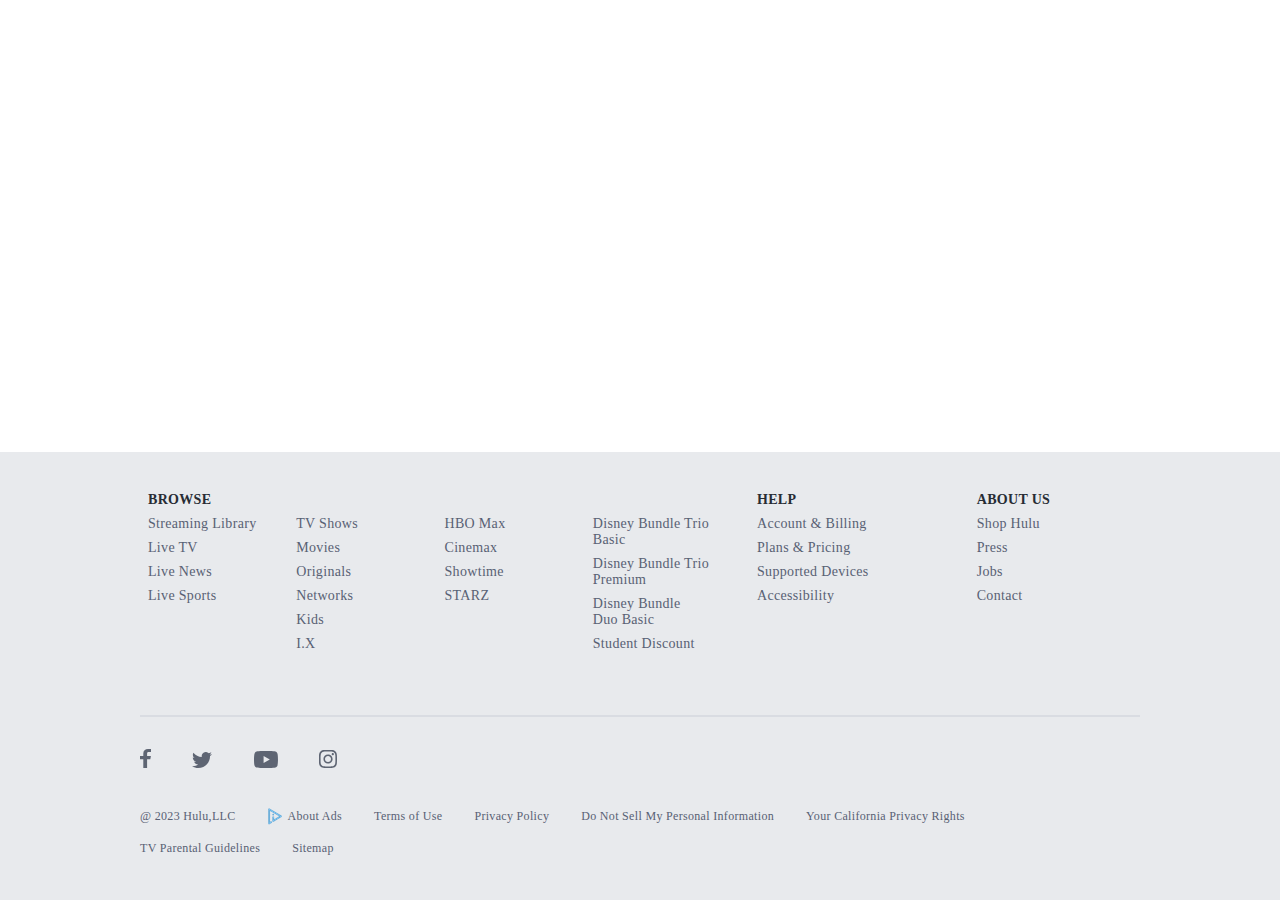
==== index.html @ 2c740776 "footer" ====
<!DOCTYPE html>
<html lang="en">
<head>
    <meta charset="UTF-8">
    <meta http-equiv="X-UA-Compatible" content="IE=edge">
    <meta name="viewport" content="width=device-width, initial-scale=1.0">
    <link rel="stylesheet" href="style.css">
    <title>Hulu</title>
</head>

<body>
    <div class="footer-all">
        <footer class="footer1">
            <div class="outerbox">
                <div class="after-media">
                    <h3 class="h3-footer">BROWSE</h3>
                    <img src="icons/arrow.png" width="22px" class="arrow">
                </div>
                <div class="browse">
                    <div class="box">
                        <a href="#">Streaming Library</a>
                        <a href="#">Live TV</a>
                        <a href="#">Live News</a>
                        <a href="#">Live Sports</a>
                    </div>
                    <div class="box">
                        <a href="#">TV Shows</a>
                        <a href="#">Movies</a>
                        <a href="#">Originals</a>
                        <a href="#">Networks</a>
                        <a href="#">Kids</a>
                        <a href="#">I.X</a>
                    </div>
                    <div class="box">
                        <a href="#">HBO Max</a>
                        <a href="#">Cinemax</a>
                        <a href="#">Showtime</a>
                        <a href="#">STARZ</a>
                    </div>
                    <div class="box">
                        <a href="#">Disney Bundle Trio Basic</a>
                        <a href="#">Disney Bundle Trio Premium</a>
                        <a href="#">Disney Bundle Duo Basic</a>
                        <a href="#">Student Discount</a>
                    </div>
                </div>
            </div>

            <div class="outerbox">
                <div class="after-media">
                    <h3 class="h3-footer">HELP</h3>
                    <img src="icons/arrow.png" width="22px" class="arrow">
                </div>
                <div class="box">
                    <a href="#">Account & Billing</a>
                    <a href="#">Plans & Pricing</a>
                    <a href="#">Supported Devices</a>
                    <a href="#">Accessibility</a>
                </div class="box">
            </div>

            <div class="outerbox">
                <div class="after-media">
                    <h3 class="h3-footer">ABOUT US</h3>
                    <img src="icons/arrow.png" width="22px" class="arrow">
                </div>
                <div class="box">
                    <a href="#">Shop Hulu</a>
                    <a href="#">Press</a>
                    <a href="#">Jobs</a>
                    <a href="#">Contact</a>
                </div>
            </div>
        </footer>

        <section class="footer2">
            <div class="social-icons">
                <a href="#">
                    <img src="icons/facebook.svg" alt="Facebook">
                </a>
                <a href="#">
                    <img src="icons/twitter.svg" alt="Twitter">
                </a>
                <a href="#">
                    <img src="icons/youtube.svg" alt="YouTube">
                </a>
                <a href="#">
                    <img src="icons/instagram.svg" alt="Instagram">
                </a>
            </div>

            <div class="links-bottom">
                <p>@ 2023 Hulu,LLC</p>
                <a href="#" class="ads">
                    <img src="icons/icon1.png" alt="icon">
                    About Ads
                </a>
                <a href="#">Terms of Use</a>
                <a href="#">Privacy Policy</a>
                <a href="#">Do Not Sell My Personal Information</a>
                <a href="#">Your California Privacy Rights</a>
                <a href="#">TV Parental Guidelines</a>
                <a href="#">Sitemap</a>
            </div>
        </section11>
    </div>

</body>

</html>
---- style.css ----
*{
    padding: 0;
    margin: 0;
    box-sizing: border-box;
}

.footer-all{
    background-color: rgb(232,234,237);
    position: fixed;
    bottom: 0;
    width: 100%;
    font-family: Graphik light;
    letter-spacing: 0.02rem;
    padding-left: 140px;
    padding-right: 140px;
}

.footer1{
    font-size: 14px;
    padding-top: 32px;
    padding-bottom: 32px;
    display: flex;
    flex-wrap: wrap;
    justify-content: center;
}

.footer2{
    font-size: 12px;
    border-top: 2px solid #d9dce2;
    padding-top: 32px;
    padding-bottom: 32px;
}

.h3-footer{
    font-size: 14px;
    color: #272c34;
    padding: 8px 0px;
}

div > a,p {
    text-decoration: none;
    color: #586174;
    font-family: Graphik light;
    padding: 0px 32px 8px 0px;
}

.social-icons{
    margin: 0px 40px 32px 0px;
}

.outerbox{
    padding: 0px 8px 23px 8px;
    flex-grow: 1;
}

.browse{
    display: flex;
}

.box{
    flex-basis: 25%;
    display: flex;
    flex-direction: column;
}

.links-bottom{
    display: flex;
    flex-wrap: wrap;
    line-height: 24px;
}

.ads{
    display: flex;
    align-items: center;
}

img{
    padding-right: 6px;
}

.arrow{
    display: none;
}

@media (max-width:1023px){
    .footer-all{
        padding-left: 40px;
        padding-right: 40px;
    }
    .arrow{
        display: none;
    }
}

@media (max-width: 767px){
    .footer-all{
        padding-left: 20px;
        padding-right: 20px;
    }
    .footer1{
        display: flex;
        flex-direction: column;
    }
    .outerbox{
        padding-bottom: 0px;
        border-bottom: 1px solid #d9dce2;
    }
    .h3-footer{
        padding: 32px 0;
        margin: 0;
    }
    .box{
        display: none;
    }
    .arrow{
        display:inline;
        margin-left: auto;
    }
    .after-media{
        cursor: pointer;
        display:flex;
        align-items: center;
    }
}
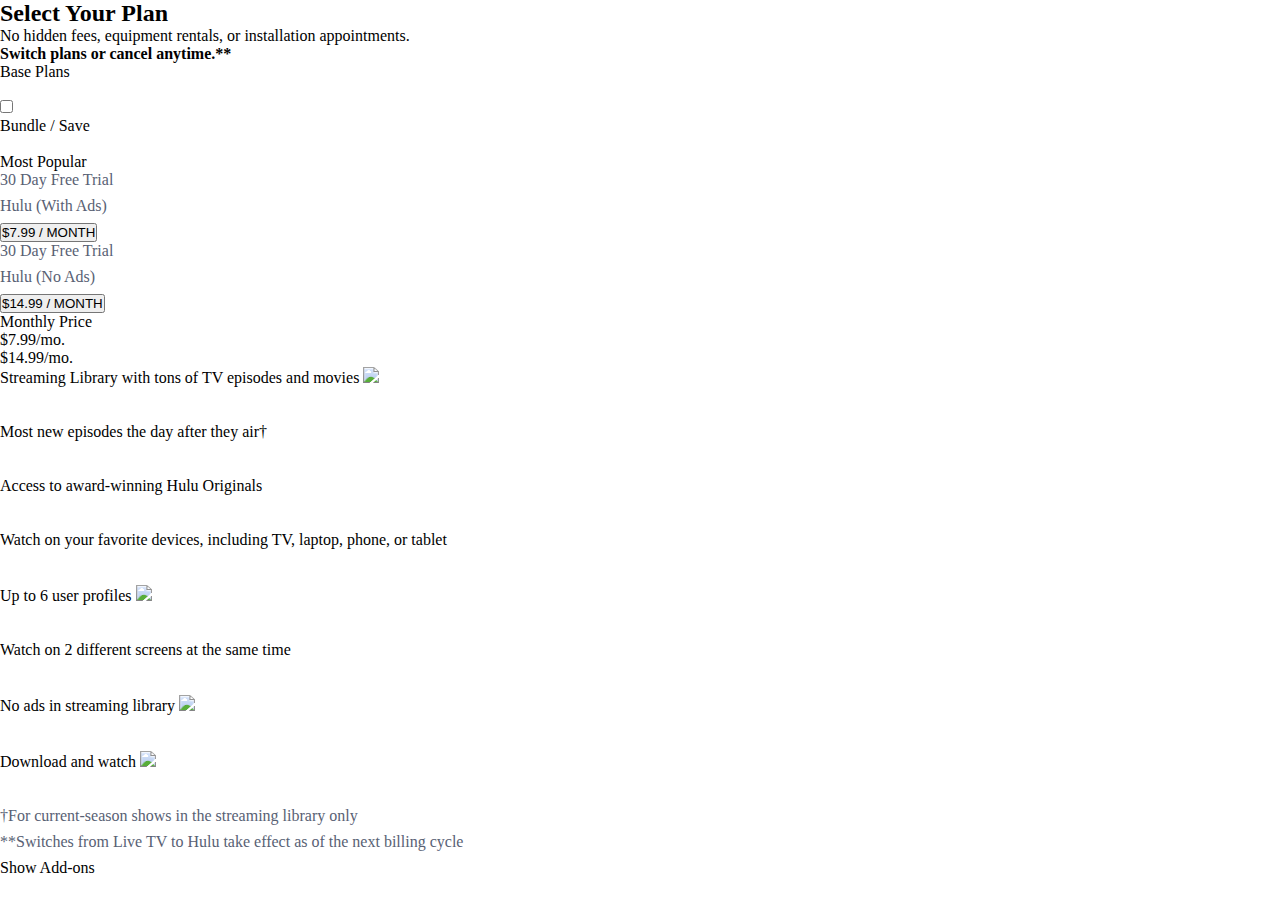
==== commit 61c94215: "tiny fix" ====
--- a/index.html
+++ b/index.html
@@ -4,107 +4,271 @@
     <meta charset="UTF-8">
     <meta http-equiv="X-UA-Compatible" content="IE=edge">
     <meta name="viewport" content="width=device-width, initial-scale=1.0">
+    <link href="https://fonts.cdnfonts.com/css/graphik" rel="stylesheet">
     <link rel="stylesheet" href="style.css">
-    <title>Hulu</title>
+    <title>Netflix Homepage</title>
+
 </head>
-
 <body>
-    <div class="footer-all">
-        <footer class="footer1">
-            <div class="outerbox">
-                <div class="after-media">
-                    <h3 class="h3-footer">BROWSE</h3>
-                    <img src="icons/arrow.png" width="22px" class="arrow">
-                </div>
-                <div class="browse">
-                    <div class="box">
-                        <a href="#">Streaming Library</a>
-                        <a href="#">Live TV</a>
-                        <a href="#">Live News</a>
-                        <a href="#">Live Sports</a>
-                    </div>
-                    <div class="box">
-                        <a href="#">TV Shows</a>
-                        <a href="#">Movies</a>
-                        <a href="#">Originals</a>
-                        <a href="#">Networks</a>
-                        <a href="#">Kids</a>
-                        <a href="#">I.X</a>
-                    </div>
-                    <div class="box">
-                        <a href="#">HBO Max</a>
-                        <a href="#">Cinemax</a>
-                        <a href="#">Showtime</a>
-                        <a href="#">STARZ</a>
-                    </div>
-                    <div class="box">
-                        <a href="#">Disney Bundle Trio Basic</a>
-                        <a href="#">Disney Bundle Trio Premium</a>
-                        <a href="#">Disney Bundle Duo Basic</a>
-                        <a href="#">Student Discount</a>
-                    </div>
-                </div>
-            </div>
-
-            <div class="outerbox">
-                <div class="after-media">
-                    <h3 class="h3-footer">HELP</h3>
-                    <img src="icons/arrow.png" width="22px" class="arrow">
-                </div>
-                <div class="box">
-                    <a href="#">Account & Billing</a>
-                    <a href="#">Plans & Pricing</a>
-                    <a href="#">Supported Devices</a>
-                    <a href="#">Accessibility</a>
-                </div class="box">
-            </div>
-
-            <div class="outerbox">
-                <div class="after-media">
-                    <h3 class="h3-footer">ABOUT US</h3>
-                    <img src="icons/arrow.png" width="22px" class="arrow">
-                </div>
-                <div class="box">
-                    <a href="#">Shop Hulu</a>
-                    <a href="#">Press</a>
-                    <a href="#">Jobs</a>
-                    <a href="#">Contact</a>
-                </div>
-            </div>
-        </footer>
-
-        <section class="footer2">
-            <div class="social-icons">
-                <a href="#">
-                    <img src="icons/facebook.svg" alt="Facebook">
-                </a>
-                <a href="#">
-                    <img src="icons/twitter.svg" alt="Twitter">
-                </a>
-                <a href="#">
-                    <img src="icons/youtube.svg" alt="YouTube">
-                </a>
-                <a href="#">
-                    <img src="icons/instagram.svg" alt="Instagram">
-                </a>
-            </div>
-
-            <div class="links-bottom">
-                <p>@ 2023 Hulu,LLC</p>
-                <a href="#" class="ads">
-                    <img src="icons/icon1.png" alt="icon">
-                    About Ads
-                </a>
-                <a href="#">Terms of Use</a>
-                <a href="#">Privacy Policy</a>
-                <a href="#">Do Not Sell My Personal Information</a>
-                <a href="#">Your California Privacy Rights</a>
-                <a href="#">TV Parental Guidelines</a>
-                <a href="#">Sitemap</a>
-            </div>
-        </section11>
+<section class="plans">
+    <div class="plans-container">
+        <div class="header">
+            <h2 class="header-title"> Select Your Plan </h2>
+            <div class="header-description">
+                No hidden fees, equipment rentals, or installation appointments.
+                
+                <br>
+
+                <b>Switch plans or cancel anytime.**</b>
+            </div>
+        </div>
+
+        <div class="plans-upper-section">
+            <div class="plan-switcher-container">
+                <div class="plan-switch">
+                        <div class="left-label">
+                            <div class="heading">
+                                Base Plans
+                            </div>
+                            <div class="logo" >
+                                <img src="assets/images/hulu-logo.svg" alt="">
+                            </div>
+                        </div>
+                        <label class="switch">
+                            <input type="checkbox">
+                            <span class="slider round"></span>
+                        </label>
+                        <div class="right-label">
+                            <div class="heading">
+                                Bundle / Save
+                            </div>
+                            <div class="logo" >
+                                <img src="assets/images/bundles-dark.svg" alt="">
+                            </div>
+                        </div>
+                </div>
+            </div>
+            <div class="plan-prices-buttons" >
+                <div class="plan with-adds">
+                    <div class="most-popular">
+                        <span> Most Popular</span>
+                    </div>
+                    <p class="trial"> 30 Day Free Trial</p>
+                    <p class="title">Hulu (With Ads)</p>
+                    <div class="price-button-wrapper">
+                        <button class="price-button">$7.99 / MONTH</button>
+
+                    </div>
+                </div>
+
+                <div class="plan without-adds">
+                    <div class="most-popular">
+                    </div>
+                    <p class="trial"> 30 Day Free Trial </p>
+                    <p class="title">Hulu (No Ads)</p>
+                    <div class="price-button-wrapper ">
+                        <button class="price-button">$14.99 / MONTH</button>
+                    </div>
+                </div>
+
+            </div>
+        </div>
+        <div class="plan-features">
+            <div class="plan-feature-item">
+                <div class="col-1">
+                    <span>Monthly Price</span>
+                </div>
+                <div class="col-2">
+                    <div class="with-add-feature">
+                        <span >
+                                $7.99/mo.
+                        </span>
+                    </div>
+                    <div class="separator"></div>
+                    <div class="without-add-feature">
+                        <span >
+                            $14.99/mo.
+                        </span>
+                    </div>
+
+                </div>
+
+            </div>
+            <div class="plan-feature-item">
+                <div class="col-1">
+                    <span>Streaming Library with tons of TV episodes and movies</span>
+                    <img  src="assets/icons/info-icon.svg"></a>
+                </div>
+                <div class="col-2">
+                    <div class="with-add-feature" >
+                        <span >
+                            <img src="assets/icons/check-mark.svg" alt="">
+                        </span>
+                    </div>
+                    <div class="separator"></div>
+                    <div class="without-add-feature" >
+                        <span >
+                            <img  src="assets/icons/check-mark.svg" alt="">
+                        </span>
+                    </div>
+
+                </div>
+
+            </div>
+            <div class="plan-feature-item">
+                <div class="col-1">
+                    <span>Most new episodes the day after they air†</span>
+                </div>
+                <div class="col-2">
+                    <div class="with-add-feature" >
+                        <span>
+                            <img src="assets/icons/check-mark.svg" alt="">
+                        </span>
+                    </div>
+                    <div class="separator"></div>
+                    <div class="without-add-feature" >
+                        <span >
+                            <img  src="assets/icons/check-mark.svg" alt="">
+                        </span>
+                    </div>
+
+                </div>
+
+            </div>
+            <div class="plan-feature-item">
+                <div class="col-1">
+                    <span>Access to award-winning Hulu Originals</span>
+                </div>
+                <div class="col-2">
+                    <div class="with-add-feature" >
+                        <span >
+                            <img src="assets/icons/check-mark.svg" alt="">
+                        </span>
+                    </div>
+                    <div class="separator"></div>
+                    <div class="without-add-feature" >
+                        <span >
+                            <img  src="assets/icons/check-mark.svg" alt="">
+                        </span>
+                    </div>
+
+                </div>
+
+            </div>
+            <div class="plan-feature-item">
+                <div class="col-1">
+                    <span>Watch on your favorite devices, including TV, laptop, phone, or tablet</span>
+                </div>
+                <div class="col-2">
+                    <div class="with-add-feature" >
+                        <span >
+                            <img src="assets/icons/check-mark.svg" alt="">
+                        </span>
+                    </div>
+                    <div class="separator"></div>
+                    <div class="without-add-feature" >
+                        <span >
+                            <img  src="assets/icons/check-mark.svg" alt="">
+                        </span>
+                    </div>
+
+                </div>
+
+            </div>
+            <div class="plan-feature-item">
+                <div class="col-1">
+                    <span>Up to 6 user profiles</span>
+                    <img  src="assets/icons/info-icon.svg"></a>
+                </div>
+                <div class="col-2">
+                    <div class="with-add-feature" >
+                        <span >
+                            <img src="assets/icons/check-mark.svg" alt="">
+                        </span>
+                    </div>
+                    <div class="separator"></div>
+                    <div class="without-add-feature" >
+                        <span >
+                            <img  src="assets/icons/check-mark.svg" alt="">
+                        </span>
+                    </div>
+
+                </div>
+
+            </div>
+            <div class="plan-feature-item">
+                <div class="col-1">
+                    <span>Watch on 2 different screens at the same time</span>
+                </div>
+                <div class="col-2">
+                    <div class="with-add-feature" >
+                        <span >
+                            <img src="assets/icons/check-mark.svg" alt="">
+                        </span>
+                    </div>
+                    <div class="separator"></div>
+                    <div class="without-add-feature" >
+                        <span >
+                            <img  src="assets/icons/check-mark.svg" alt="">
+                        </span>
+                    </div>
+
+                </div>
+
+            </div>
+            <div class="plan-feature-item">
+                <div class="col-1">
+                    <span>No ads in streaming library</span>
+                    <img  src="assets/icons/info-icon.svg"></a>
+                </div>
+                <div class="col-2">
+                    <div class="with-add-feature" >
+                        <span >
+                            <img src="assets/icons/check-mark.svg" alt="">
+                        </span>
+                    </div>
+                    <div class="separator"></div>
+                    <div class="without-add-feature" >
+                        <span >
+                            <img  src="assets/icons/check-mark.svg" alt="">
+                        </span>
+                    </div>
+
+                </div>
+
+            </div>
+            <div class="plan-feature-item">
+                <div class="col-1">
+                    <span>Download and watch</span>
+                    <img  src="assets/icons/info-icon.svg"></a>
+                </div>
+                <div class="col-2">
+                    <div class="with-add-feature" >
+                        <span >
+                            <img src="assets/icons/check-mark.svg" alt="">
+                        </span>
+                    </div>
+                    <div class="separator"></div>
+                    <div class="without-add-feature" >
+                        <span>
+                            <img src="assets/icons/check-mark.svg" alt="">
+                        </span>
+                    </div>
+
+                </div>
+
+            </div>
+        </div>
+        <div class="disclaimer" >
+                <p>†For current-season shows in the streaming library only</p>
+                <p> **Switches from Live TV to Hulu take effect as of the next billing cycle</p>
+        </div>
+        <div class="show-more" >
+            <span>Show Add-ons <img src="assets/icons/drop-down-arrow.svg" alt=""></span>
+        </div>
     </div>
-
+</section>
 </body>
-
-</html>+</html>
+
+
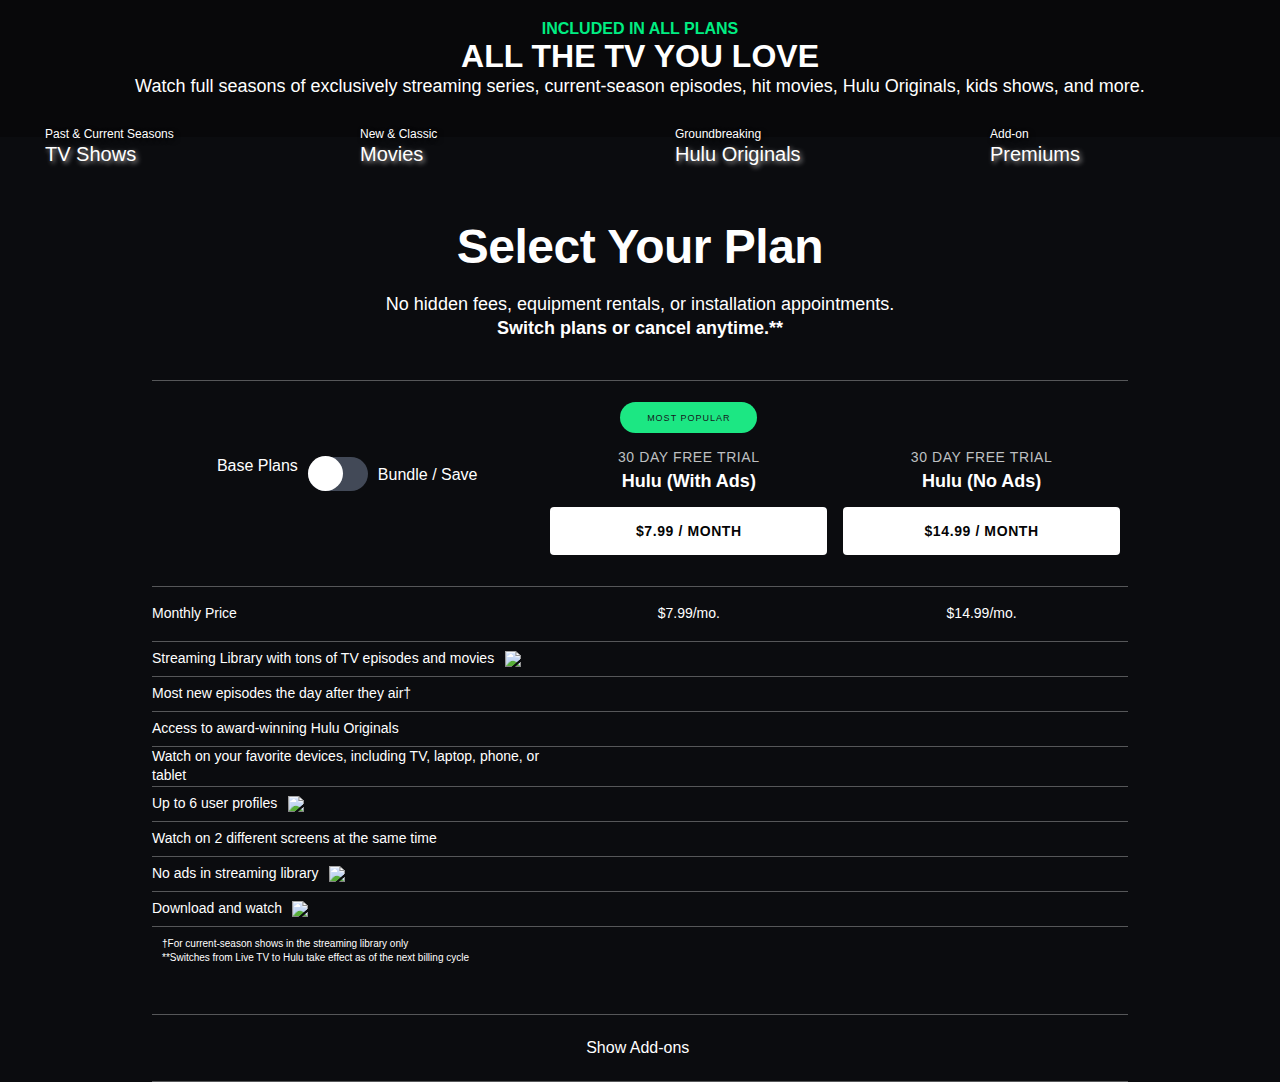
==== commit 636e9fcc: "merged into main" ====
--- a/index.html
+++ b/index.html
@@ -10,15 +10,76 @@
 
 </head>
 <body>
+<div class="library">
+    <div class="header">
+        <h4>INCLUDED IN ALL PLANS</h4>
+        <h1>ALL THE TV YOU LOVE</h1>
+        <h5>
+            Watch full seasons of exclusively streaming series, current-season
+            episodes, hit movies, Hulu Originals, kids shows, and more.
+        </h5>
+    </div>
+    <div class="container-div">
+        <div class="main-div">
+            <div style="position: relative">
+                <div class="movies-div">
+                    <span class="catalog-desc">Past &amp; Current Seasons</span>
+                    <h3 class="catalog-title">TV Shows</h3>
+                </div>
+
+                <img
+                        class="movies"
+                        src="https://cnbl-cdn.bamgrid.com/assets/1fe40561415a61a95726ada4467fc374fa6f9667028c0d249d8c2c594160777e/original"
+                        alt=""
+                />
+            </div>
+            <div style="position: relative">
+                <div class="movies-div">
+                    <span class="catalog-desc">New &amp; Classic</span>
+                    <h3 class="catalog-title">Movies</h3>
+                </div>
+
+                <img
+                        class="movies"
+                        src="https://cnbl-cdn.bamgrid.com/assets/8c630a19daa8615918152082839724f4dab6538939ba7d3bb45f8faa97acf1b9/original"
+                        alt=""
+                />
+            </div>
+            <div style="position: relative">
+                <div class="movies-div">
+                    <span class="catalog-desc">Groundbreaking</span>
+                    <h3 class="catalog-title">Hulu Originals</h3>
+                </div>
+
+                <img
+                        class="movies"
+                        src="https://cnbl-cdn.bamgrid.com/assets/89cea7fd1cb42712c4aeb2d6a9629f9c76a12691359f8feef14b2f93eddfe46c/original"
+                        alt=""
+                />
+            </div>
+            <div style="position: relative">
+                <div class="movies-div">
+                    <span class="catalog-desc">Add-on</span>
+                    <h3 class="catalog-title">Premiums</h3>
+                </div>
+
+                <img
+                        class="movies"
+                        src="https://cnbl-cdn.bamgrid.com/assets/4bae266f4178c145a7285dd09aafff4bc40a8e463cbcee1a8b3f27fb3f7a42ba/original"
+                        alt=""
+                />
+            </div>
+        </div>
+    </div>
+</div>
+</body>
 <section class="plans">
     <div class="plans-container">
         <div class="header">
             <h2 class="header-title"> Select Your Plan </h2>
             <div class="header-description">
                 No hidden fees, equipment rentals, or installation appointments.
-                
                 <br>
-
                 <b>Switch plans or cancel anytime.**</b>
             </div>
         </div>
--- a/style.css
+++ b/style.css
@@ -1,124 +1,492 @@
-*{
+* {
+    margin: 0;
     padding: 0;
-    margin: 0;
     box-sizing: border-box;
 }
 
-.footer-all{
-    background-color: rgb(232,234,237);
-    position: fixed;
+/* ulas part start */
+.header {
+    text-align: center;
+    color: white;
+
+
+}
+h4 {
+    color: #00ed82;
+}
+h5 {
+    font-size: 18px;
+    font-weight: 400;
+    line-height: 1.32;
+    letter-spacing: 0;
+
+}
+
+.main-div {
+    display: grid;
+    column-gap: 20px;
+    row-gap: 20px;
+    grid-template-columns: 1fr 1fr;
+    grid-template-rows: auto;
+}
+.container-div {
+    padding: 0 20px 60px px;
+    position: relative;
+    z-index: 2;
+    max-width: 786px;
+    margin: 0 auto;
+
+}
+.movies {
+    width: 100%;
+    object-fit: contain;
+}
+.movies-div {
+    position: absolute;
+    top: 0px;
+    left: 0px;
+    padding: 25px;
+    text-align: left;
+    color: white;
+}
+@media (min-width: 1280px) {
+    .main-div {
+        justify-content: center;
+        grid-template-columns: repeat(4, 295px);
+        grid-template-rows: auto;
+    }
+}
+.center {
+    display: flex;
+    justify-content: center;
+    align-items: center;
+}
+.catalog-title {
+    font-family: "Graphik Web", sans-serif;
+    font-size: 20px;
+    font-weight: 300;
+    line-height: 1.24;
+    letter-spacing: 0;
+    text-align: left;
+    text-shadow: 2px 2px 5px rgb(178, 176, 176);
+}
+.catalog-desc {
+    font-family: "Graphik Web", sans-serif;
+    font-size: 12px;
+    font-weight: 500;
+    line-height: 1.36;
+    letter-spacing: 0;
+    text-align: left;
+
+    text-shadow: 2px 2px 5px rgb(0, 0, 0);
+}
+.library {
+    padding: 20px;
+}
+/* ulas part end */
+
+/* nour's part start*/
+body {
+    background-color: #08080a;
+    font-family: "Graphik Web", sans-serif;
+}
+
+.plans {
+    background-color: #0b0c0f;
+    color: #fff;
+}
+
+.plans-container {
+    max-width: 900px;
+    margin: 0 auto;
+}
+
+.plans-container .header {
+    width: 100%;
+    text-align: center;
+    padding-top: 40px;
+    padding-bottom: 35px;
+}
+
+.plans-upper-section {
+    display: flex;
+    flex-direction: column;
+    border-top: 1px solid rgba(200, 200, 200, 0.4);
+    border-bottom: 1px solid rgba(200, 200, 200, 0.4);
+
+}
+.plan-prices-buttons{
+    flex: 1 0 60%;
+
+}
+.plan-switcher-container
+{
+    flex: 1 0 40%;
+}
+.plan-switch .left-label,
+.plan-switch .right-label{
+    display: flex;
+    flex-direction: column;
+    justify-content: center;
+
+}
+.plan-switch .left-label .logo{
+    margin-top: 18px;
+    text-align: center;
+
+}
+.plan-switch .left-label .logo img{
+    width: 35px;
+    object-fit: cover;
+}
+.plans .header-title {
+    font-family: "Graphik Web", sans-serif;
+    font-size: 48px;
+    font-weight: 600;
+    line-height: 1.25;
+    letter-spacing: -0.5px;
+    margin: 0 0 16px;
+
+}
+
+.plans .header-description {
+    font-family: 'Graphik Web', 'Graphik', sans-serif;
+    font-size: 18px;
+    font-weight: 400;
+    letter-spacing: 0px;
+    line-height: 1.32;
+    text-transform: none;
+}
+
+.plan .trial{
+    font-size: 10px;
+    font-weight: 500;
+    line-height: 1;
+    letter-spacing: 0.6px;
+    text-transform: uppercase;
+}
+.plan .title{
+    font-size: 14px;
+    font-weight: 600;
+    line-height: 1.29;
+
+}
+.plan.with-adds {
+    border-right: 1px solid rgba(200, 200, 200, 0.4);
+}
+
+.plan-switcher-container {
+    display: flex;
+    align-items: center;
+    justify-content: center;
+    padding: 20px 0px;
+}
+.plan-switch{
+    display: flex;
+    justify-content: space-between;
+    gap: 10px;
+}
+.switch {
+    position: relative;
+    display: inline-block;
+    width: 60px;
+    height: 34px;
+}
+
+.switch input {
+    opacity: 0;
+    width: 0;
+    height: 0;
+}
+
+.slider {
+    position: absolute;
+    cursor: pointer;
+    top: 0;
+    left: 0;
+    right: 0;
     bottom: 0;
-    width: 100%;
-    font-family: Graphik light;
-    letter-spacing: 0.02rem;
-    padding-left: 140px;
-    padding-right: 140px;
-}
-
-.footer1{
+    background-color: #424957;
+    -webkit-transition: .2s;
+    transition: .2s;
+    border-radius: 34px;
+
+}
+
+.slider:before {
+    position: absolute;
+    content: "";
+    height: 35px;
+    width: 35px;
+    left: 0;
+    bottom: 0;
+    background-color: white;
+    -webkit-transition: .4s;
+    transition: .4s;
+}
+
+input:checked + .slider {
+    background-color: #1ce783;
+}
+
+input:focus + .slider {
+    box-shadow: 0 0 1px #1ce783;
+}
+
+input:checked + .slider:before {
+    -webkit-transform: translateX(26px);
+    -ms-transform: translateX(26px);
+    transform: translateX(26px);
+}
+
+.slider.round:before {
+    border-radius: 50%;
+}
+
+.plan-prices-buttons {
+    display: flex;
+    justify-content: space-evenly;
+    align-items: end;
+    width: 100%;
+    border-top: 1px solid rgba(200, 200, 200, 0.4);
+
+}
+
+.plan {
+    display: flex;
+    flex-direction: column;
+    min-height: 189px;
+    padding: 25px 0.5rem 31px;
+    width: 100%;
+    text-align: center;
+}
+
+.most-popular {
+    text-align: center;
+    height: 33px;
+}
+
+
+.most-popular span {
+    background-color: #1ce783;
+    color: #16181d;
+    padding: 10.5px 27px;
+    border-radius: 100px;
+    font-size: 9px;
+    font-weight: 500;
+    letter-spacing: 1px;
+    white-space: nowrap;
+    text-transform: uppercase;
+}
+
+.plan .trial {
+    margin-top: 11px;
+    margin-bottom: 6px;
+    line-height: 1;
+    color: #BEC0C2;;
+}
+
+.plan .title {
+    margin-bottom: 13px;
+}
+
+.price-button {
+    min-width: 100px;
+    padding: 0 24px;
+    height: 48px;
+    width: 100%;
     font-size: 14px;
-    padding-top: 32px;
-    padding-bottom: 32px;
-    display: flex;
-    flex-wrap: wrap;
+    font-weight: 600;
+    line-height: 1;
+    letter-spacing: 0.6px;
+    text-transform: uppercase;
+    border-radius: 4px;
+    width: 100%;
+    color: #040405;
+    border-width: 0px;
+    border-style: solid;
+    background-color: #ffffff;
+    cursor: pointer;
+    transition: .3s;
+}
+.price-button:hover {
+    background-color: #ffffffCC;
+}
+
+.plan-feature-item {
+    display: flex;
+    flex-direction: column;
+    align-items: center;
+    border-bottom: 1px solid rgba(200, 200, 200, 0.4);
+}
+
+.plan-feature-item .col-1 {
+    text-align: center;
+    width: 100%;
+    gap: 10px;
+    flex: 1 0 40%;
+
+}
+
+
+.plan-feature-item .col-1 span,
+.plan-feature-item .col-2 span{
+    font-size: 14px;
+    font-weight: 400;
+    line-height: 1.4;
+    letter-spacing: 0;
+    padding: 20px 0;
+}
+.plan-feature-item .col-1 img{
+    display: inline-block;
+    vertical-align: middle;
+    padding-left: 6px;
+}
+.plan-feature-item .col-2 {
+    display: flex;
+    justify-content: space-between;
+    align-items: center;
+    width: 100%;
+    flex: 1 0 60%;
+
+}
+.plan-feature-item .col-2 .with-add-feature span,
+.plan-feature-item .col-2 .without-add-feature span {
+    padding: 17px 10px;
+    display: flex;
     justify-content: center;
-}
-
-.footer2{
-    font-size: 12px;
-    border-top: 2px solid #d9dce2;
-    padding-top: 32px;
-    padding-bottom: 32px;
-}
-
-.h3-footer{
-    font-size: 14px;
-    color: #272c34;
-    padding: 8px 0px;
-}
-
-div > a,p {
-    text-decoration: none;
-    color: #586174;
-    font-family: Graphik light;
-    padding: 0px 32px 8px 0px;
-}
-
-.social-icons{
-    margin: 0px 40px 32px 0px;
-}
-
-.outerbox{
-    padding: 0px 8px 23px 8px;
-    flex-grow: 1;
-}
-
-.browse{
-    display: flex;
-}
-
-.box{
-    flex-basis: 25%;
-    display: flex;
-    flex-direction: column;
-}
-
-.links-bottom{
-    display: flex;
-    flex-wrap: wrap;
-    line-height: 24px;
-}
-
-.ads{
-    display: flex;
-    align-items: center;
-}
-
-img{
-    padding-right: 6px;
-}
-
-.arrow{
+    width: 100%;
+}
+
+.plan-feature-item .col-2 .without-add-feature ,
+.plan-feature-item .col-2 .with-add-feature {
+    width: 100%;
+}
+
+
+.separator{
     display: none;
-}
-
-@media (max-width:1023px){
-    .footer-all{
-        padding-left: 40px;
-        padding-right: 40px;
-    }
-    .arrow{
+    width: 1px;
+    height: 20px;
+    background: #e8eaed;
+}
+.disclaimer{
+    border-bottom: 1px solid rgba(200, 200, 200, 0.4);
+    text-align: center;
+    padding-top: 10px;
+    padding-left: 10px;
+    padding-bottom: 3rem;
+}
+
+.disclaimer  p{
+    font-size: 10px;
+    font-weight: 400;
+    letter-spacing: 0;
+    line-height: 1.46;
+
+}
+.show-more{
+    text-align: center;
+    padding-top:1.5rem;
+    padding-bottom: 1.5rem ;
+    border-bottom: 1px solid rgba(200, 200, 200, 0.4);
+}
+@media (min-width: 768px)  {
+    .separator{
+        display: block;
+
+    }
+    .most-popular span{
+        padding: 7px 15px 5px;
+        font-size: 9px;
+    }
+}
+
+
+@media  (min-width: 1024px) {
+    .plans-upper-section {
+        flex-direction: row;
+        justify-content: space-between;
+
+    }
+
+    .plan-prices-buttons {
+        border-top: none;
+        border-bottom: none;
+
+        width: 60%;
+    }
+
+    .plans-container .header {
+        width: 100%;
+        text-align: center;
+        padding-top: 80px;
+        padding-bottom: 40px;
+    }
+
+    .plan.with-adds {
+        border-right: none;
+        background-color: #272c34;
+    }
+
+    .plan .trial{
+        font-size: 14px;
+        font-weight: 500;
+        line-height: 1;
+        letter-spacing: 0.6px;
+        text-transform: uppercase;
+    }
+    .plan .title{
+        font-size: 18px;
+        font-weight: 600;
+        line-height: 1.32;
+
+    }
+    .plan-feature-item {
+        flex-direction: row;
+        align-items: center;
+    }
+    .plan-feature-item .col-1 {
+        text-align: left;
+        width: 100%;
+
+    }
+    .plan-feature-item .col-1 span,
+    .plan-feature-item .col-2 span{
+        font-size: 14px;
+        font-weight: 400;
+        line-height: 1.4;
+        letter-spacing: 0;
+        padding: 20px 0;
+
+    }
+    .separator{
         display: none;
     }
-}
-
-@media (max-width: 767px){
-    .footer-all{
-        padding-left: 20px;
-        padding-right: 20px;
-    }
-    .footer1{
-        display: flex;
-        flex-direction: column;
-    }
-    .outerbox{
-        padding-bottom: 0px;
-        border-bottom: 1px solid #d9dce2;
-    }
-    .h3-footer{
-        padding: 32px 0;
-        margin: 0;
-    }
-    .box{
-        display: none;
-    }
-    .arrow{
-        display:inline;
-        margin-left: auto;
-    }
-    .after-media{
-        cursor: pointer;
-        display:flex;
-        align-items: center;
-    }
-}+    .plan.with-adds,
+    .with-add-feature{
+        background-color: #272c34;
+    }
+    .disclaimer{
+        text-align: left;
+    }
+}
+@media (min-width: 1280px) {
+    .plans-container {
+        max-width: 976px;
+    }
+    .most-popular span{
+        padding: 10.5px 27px;
+    }
+    .plan.with-adds,
+    .with-add-feature{
+        background-color: inherit;
+    }
+}
+@media (min-width: 1600px) {
+    .plans-container {
+        max-width: 1236px;
+    }
+}
+/* nour's part end*/
+
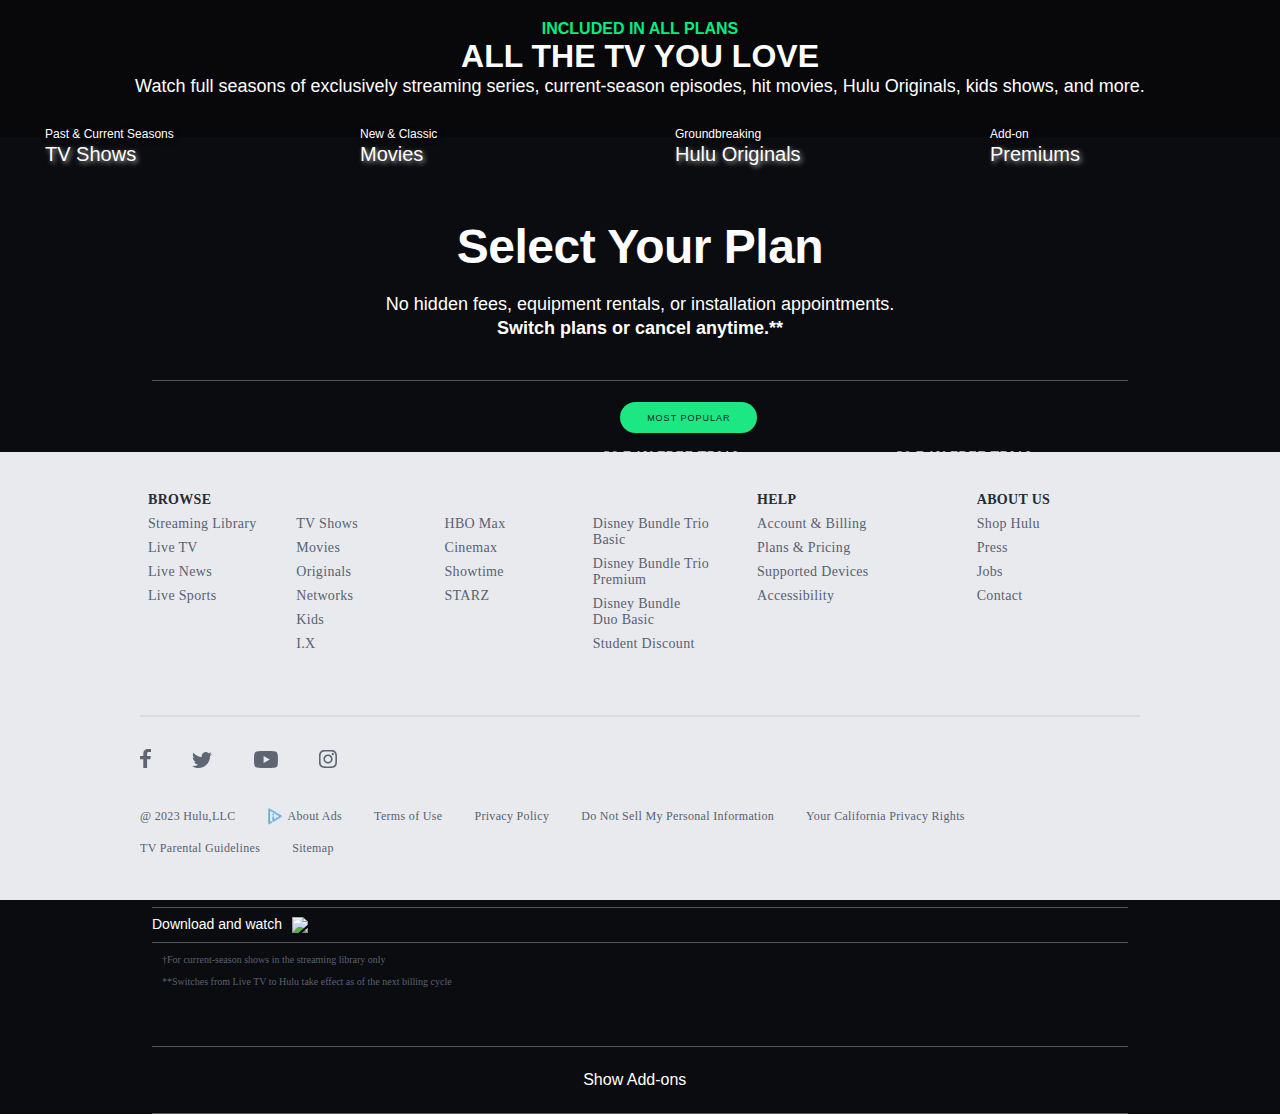
==== commit 66847d0e: "Merge branch 'ola' of github.com:NoorShal/hulu-project" ====
--- a/index.html
+++ b/index.html
@@ -329,6 +329,102 @@
         </div>
     </div>
 </section>
+
+<div class="footer-all">
+  <footer class="footer1">
+    <div class="outerbox">
+      <div class="after-media">
+        <h3 class="h3-footer">BROWSE</h3>
+        <img src="icons/arrow.png" width="22px" class="arrow">
+      </div>
+      <div class="browse">
+        <div class="box">
+          <a href="#">Streaming Library</a>
+          <a href="#">Live TV</a>
+          <a href="#">Live News</a>
+          <a href="#">Live Sports</a>
+        </div>
+        <div class="box">
+          <a href="#">TV Shows</a>
+          <a href="#">Movies</a>
+          <a href="#">Originals</a>
+          <a href="#">Networks</a>
+          <a href="#">Kids</a>
+          <a href="#">I.X</a>
+        </div>
+        <div class="box">
+          <a href="#">HBO Max</a>
+          <a href="#">Cinemax</a>
+          <a href="#">Showtime</a>
+          <a href="#">STARZ</a>
+        </div>
+        <div class="box">
+          <a href="#">Disney Bundle Trio Basic</a>
+          <a href="#">Disney Bundle Trio Premium</a>
+          <a href="#">Disney Bundle Duo Basic</a>
+          <a href="#">Student Discount</a>
+        </div>
+      </div>
+    </div>
+
+    <div class="outerbox">
+      <div class="after-media">
+        <h3 class="h3-footer">HELP</h3>
+        <img src="icons/arrow.png" width="22px" class="arrow">
+      </div>
+      <div class="box">
+        <a href="#">Account & Billing</a>
+        <a href="#">Plans & Pricing</a>
+        <a href="#">Supported Devices</a>
+        <a href="#">Accessibility</a>
+      </div>
+      </div>
+
+    <div class="outerbox">
+      <div class="after-media">
+        <h3 class="h3-footer">ABOUT US</h3>
+        <img src="icons/arrow.png" width="22px" class="arrow">
+      </div>
+      <div class="box">
+        <a href="#">Shop Hulu</a>
+        <a href="#">Press</a>
+        <a href="#">Jobs</a>
+        <a href="#">Contact</a>
+      </div>
+    </div>
+  </footer>
+
+  <section class="footer2">
+    <div class="social-icons">
+      <a href="#">
+        <img src="icons/facebook.svg" alt="Facebook">
+      </a>
+      <a href="#">
+        <img src="icons/twitter.svg" alt="Twitter">
+      </a>
+      <a href="#">
+        <img src="icons/youtube.svg" alt="YouTube">
+      </a>
+      <a href="#">
+        <img src="icons/instagram.svg" alt="Instagram">
+      </a>
+    </div>
+
+    <div class="links-bottom">
+      <p>@ 2023 Hulu,LLC</p>
+      <a href="#" class="ads">
+        <img src="icons/icon1.png" alt="icon">
+        About Ads
+      </a>
+      <a href="#">Terms of Use</a>
+      <a href="#">Privacy Policy</a>
+      <a href="#">Do Not Sell My Personal Information</a>
+      <a href="#">Your California Privacy Rights</a>
+      <a href="#">TV Parental Guidelines</a>
+      <a href="#">Sitemap</a>
+    </div>
+    </section>
+</div>
 </body>
 </html>
 
--- a/style.css
+++ b/style.css
@@ -490,3 +490,126 @@
 }
 /* nour's part end*/
 
+/* ola's part start*/
+
+
+.footer-all{
+  background-color: rgb(232,234,237);
+  position: fixed;
+  bottom: 0;
+  width: 100%;
+  font-family: Graphik light;
+  letter-spacing: 0.02rem;
+  padding-left: 140px;
+  padding-right: 140px;
+}
+
+.footer1{
+  font-size: 14px;
+  padding-top: 32px;
+  padding-bottom: 32px;
+  display: flex;
+  flex-wrap: wrap;
+  justify-content: center;
+}
+
+.footer2{
+  font-size: 12px;
+  border-top: 2px solid #d9dce2;
+  padding-top: 32px;
+  padding-bottom: 32px;
+}
+
+.h3-footer{
+  font-size: 14px;
+  color: #272c34;
+  padding: 8px 0px;
+}
+
+div > a,p {
+  text-decoration: none;
+  color: #586174;
+  font-family: Graphik light;
+  padding: 0px 32px 8px 0px;
+}
+
+.social-icons{
+  margin: 0px 40px 32px 0px;
+}
+
+.outerbox{
+  padding: 0px 8px 23px 8px;
+  flex-grow: 1;
+}
+
+.browse{
+  display: flex;
+}
+
+.box{
+  flex-basis: 25%;
+  display: flex;
+  flex-direction: column;
+}
+
+.links-bottom{
+  display: flex;
+  flex-wrap: wrap;
+  line-height: 24px;
+}
+
+.ads{
+  display: flex;
+  align-items: center;
+}
+
+img{
+  padding-right: 6px;
+}
+
+.arrow{
+  display: none;
+}
+
+@media (max-width:1023px){
+  .footer-all{
+    padding-left: 40px;
+    padding-right: 40px;
+  }
+  .arrow{
+    display: none;
+  }
+}
+
+@media (max-width: 767px){
+  .footer-all{
+    padding-left: 20px;
+    padding-right: 20px;
+  }
+  .footer1{
+    display: flex;
+    flex-direction: column;
+  }
+  .outerbox{
+    padding-bottom: 0px;
+    border-bottom: 1px solid #d9dce2;
+  }
+  .h3-footer{
+    padding: 32px 0;
+    margin: 0;
+  }
+  .box{
+    display: none;
+  }
+  .arrow{
+    display:inline;
+    margin-left: auto;
+  }
+  .after-media{
+    cursor: pointer;
+    display:flex;
+    align-items: center;
+  }
+}
+
+/* ola's part end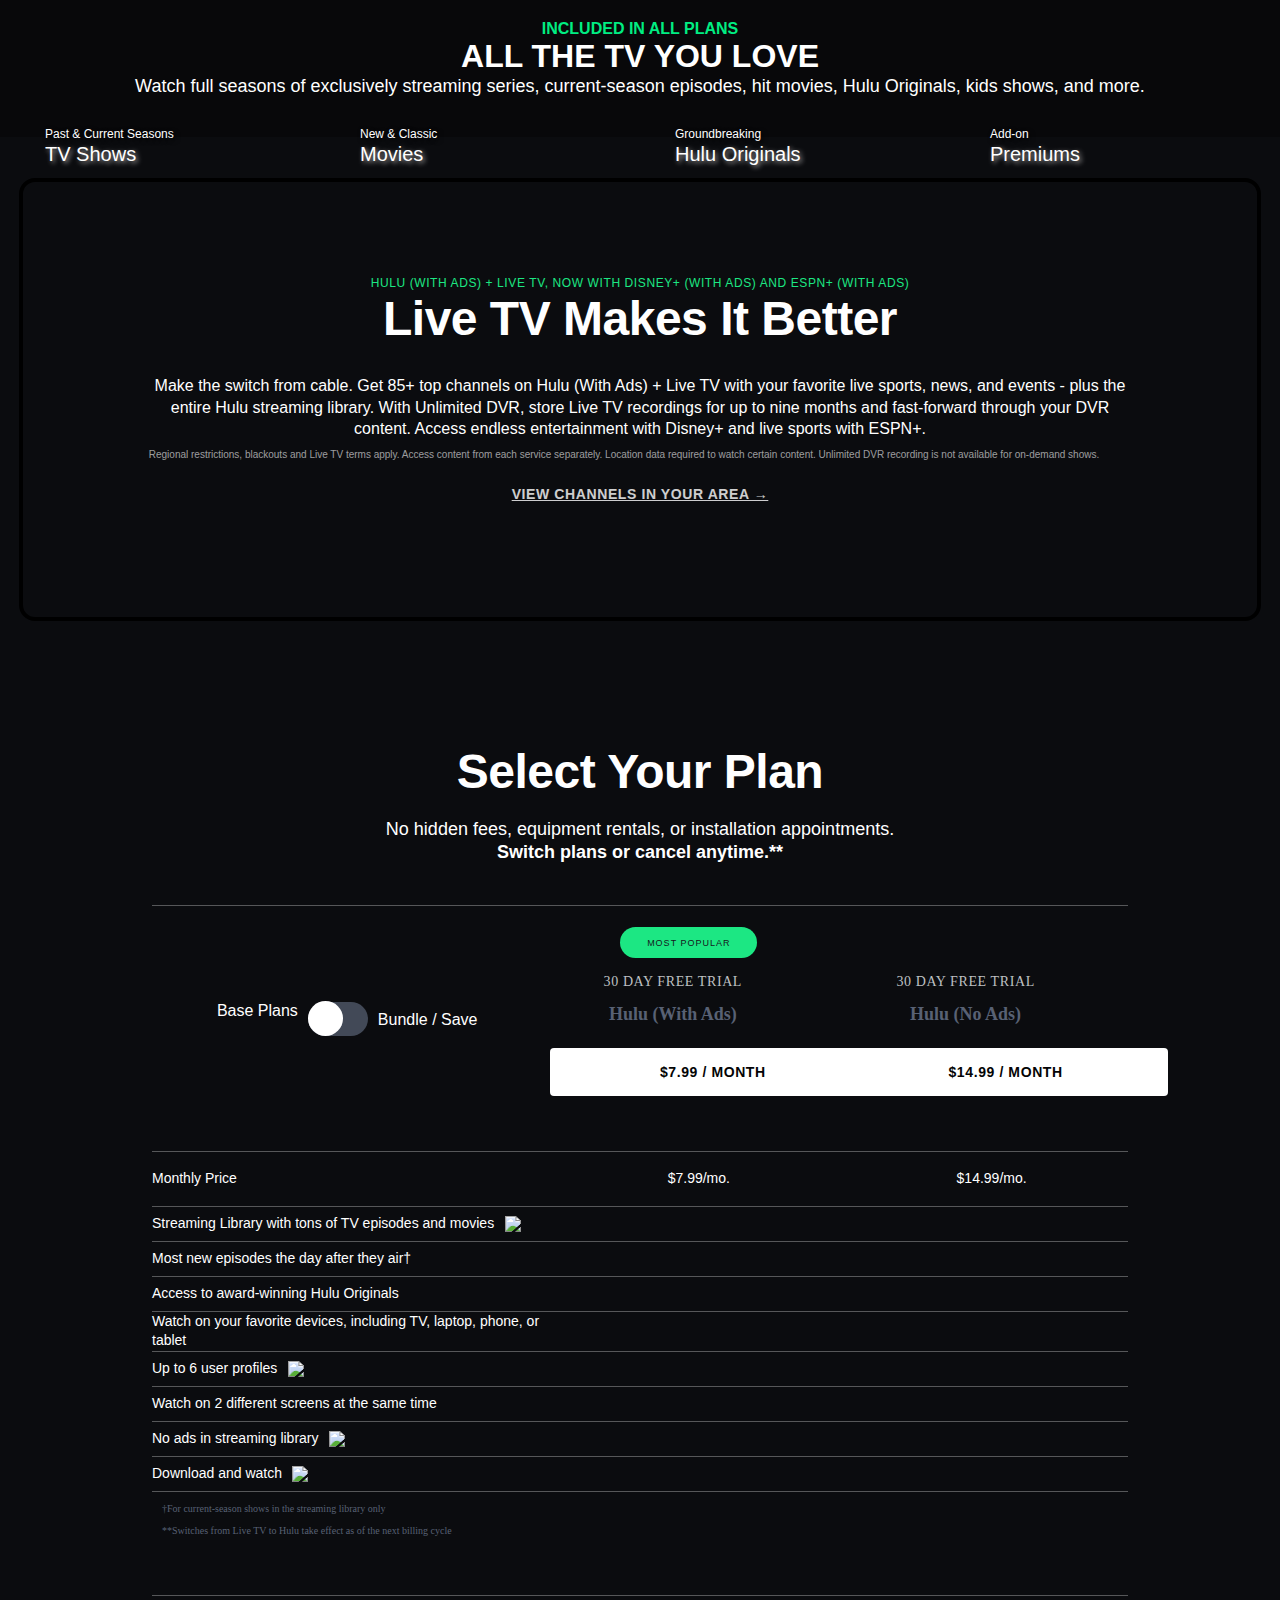
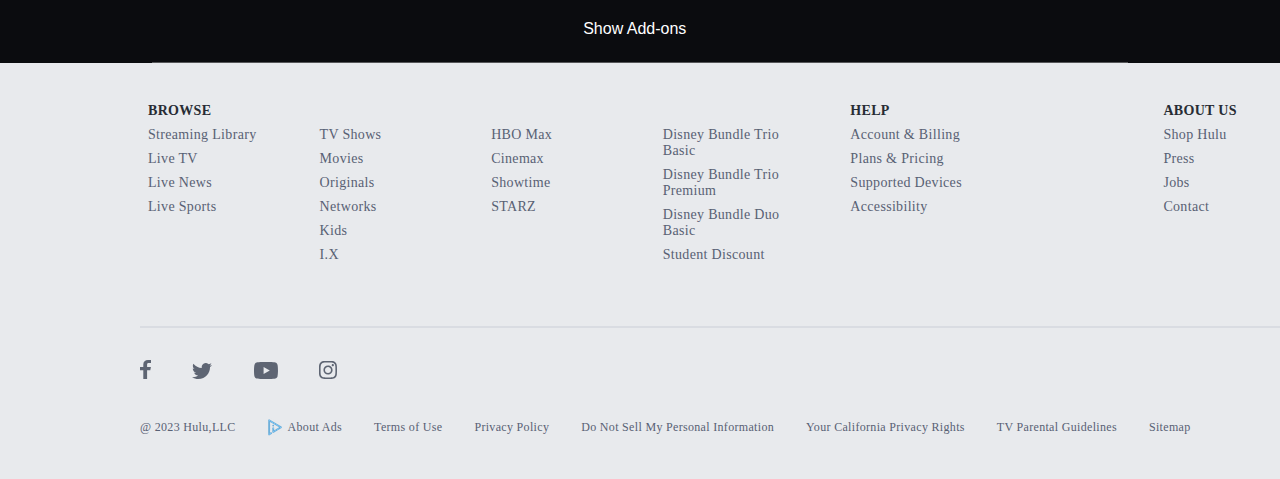
==== commit 71090dbe: "merged into main" ====
--- a/index.html
+++ b/index.html
@@ -72,7 +72,46 @@
         </div>
     </div>
 </div>
-</body>
+<div class="page">
+    <div class="Billboard">
+        <div class="Billboard_border">
+            <div class="Billboard_container">
+                <div class="Billboard_eyebrow">HULU (WITH ADS)
+                    + LIVE TV, NOW WITH DISNEY+ (WITH ADS)
+                    AND ESPN+ (WITH ADS)
+                </div>
+                <h2 class="Billboard_headline">Live TV
+                    Makes It Better
+                </h2>
+                <h3 class="Billboard_subheadline">Make the
+                    switch from cable. Get 85+ top channels
+                    on Hulu (With Ads) + Live TV with your
+                    favorite live sports, news, and events
+                    - plus the entire Hulu streaming library.
+                    With Unlimited DVR, store Live TV
+                    recordings for up to nine months and
+                    fast-forward through your DVR content.
+                    Access endless entertainment with Disney+
+                    and live sports with ESPN+.
+                </h3>
+                <p class="Billboard_disclaimer">
+                    Regional restrictions, blackouts and Live
+                    TV terms apply. Access content from each
+                    service separately. Location data required
+                    to watch certain content. Unlimited DVR
+                    recording is not available for on-demand
+                    shows.
+                </p>
+                <button aria-label="Open Zip Code Module"
+                        class="Billboard_modalLink" data-toggle="modal"
+                        data-target="#zip-modal">VIEW CHANNELS IN YOUR
+                    AREA →
+                </button>
+                <button aria-label="Scroll to next section" class="Billboard_downArrow"></button>
+            </div>
+        </div>
+    </div>
+</div>
 <section class="plans">
     <div class="plans-container">
         <div class="header">
@@ -329,7 +368,6 @@
         </div>
     </div>
 </section>
-
 <div class="footer-all">
   <footer class="footer1">
     <div class="outerbox">
--- a/style.css
+++ b/style.css
@@ -495,8 +495,6 @@
 
 .footer-all{
   background-color: rgb(232,234,237);
-  position: fixed;
-  bottom: 0;
   width: 100%;
   font-family: Graphik light;
   letter-spacing: 0.02rem;
@@ -612,4 +610,188 @@
   }
 }
 
-/* ola's part end+/* ola's part end */
+
+/* ozkan's part start*/
+
+.page {
+    display: flex;
+    flex-direction: column;
+    color: #fff;
+    text-align: center;
+}
+
+div {
+    display: block;
+}
+
+*, *::before, *::after {
+    box-sizing: inherit;
+}
+
+.Billboard {
+    background-color: #0b0c0f;
+    font-family: "Grafik Web", "Graphik", Arial,
+    Helvetica, sans-serif;
+    padding: 1px;
+}
+
+.Billboard_border {
+    border: #000;
+}
+
+.Billboard_border {
+    margin: 19px 10px;
+    border: 4px solid #000;
+    box-sizing: border-box;
+    border-radius: 16px;
+}
+
+.Billboard_container {
+    margin: 0 auto;
+    padding-top: 60px;
+    padding-bottom: 20px;
+    background-image: none;
+}
+
+.Billboard_eyebrow {
+    color: #1ce783;
+    font-family: 'Graphik Web', 'Graphik', sans-serif;
+    font-size: 12px;
+    font-weight: 500;
+    letter-spacing: .6px;
+    line-height: 1;
+    text-transform: uppercase;
+    margin: 0 auto;
+}
+
+.Billboard_headline {
+    margin: 16px 3% 0;
+    font-family: 'Graphik Web', 'Graphik', sans-serif;
+    font-size: 32px;
+    font-weight: 600;
+    letter-spacing: -.2px;
+    line-height: 1.2;
+    text-transform: none;
+}
+
+.Billboard_subheadline {
+    margin: 12px 5% 0;
+    font-family: 'Graphik Web', 'Graphik', sans-serif;
+    font-size: 16px;
+    font-weight: 400;
+    letter-spacing: 0px;
+    line-height: 1.36;
+    text-transform: none;
+    padding-top: 8px;
+    padding-bottom: 8px
+}
+
+.Billboard_disclaimer {
+    font-family: 'Graphik Web', 'Graphik', sans-serif;
+    font-size: 10px;
+    font-weight: 400;
+    letter-spacing: 0px;
+    line-height: 1.46;
+    text-transform: none;
+    color: rgba(255,255,255,0.6);
+}
+
+button {
+    font-size: 100%;
+    line-height: 1.15;
+    margin: 0;
+    border-radius: 0;
+}
+
+.Billboard_modalLink {
+    text-decoration: underline;
+    opacity: 0.8;
+    color: #fff;
+    margin-top: 16px;
+    display: flex;
+    justify-content: center;
+    align-items: center;
+    cursor: pointer;
+    background: none;
+    border: none;
+    padding: 0;
+    margin: 16px auto 0 auto;
+    font-family: 'Graphik Web', 'Graphik', sans-serif;
+    font-size: 12px;
+    font-weight: 600;
+    letter-spacing: .6px;
+    line-height: 1;
+    text-transform: uppercase;
+}
+
+
+
+.Billboard_downArrow {
+    background: url(https://www.hulu.com/static/hitch/static/icons/dropdown_arrow.svg)
+    no-repeat center;
+    margin: 0 auto;
+    height: 16px;
+    margin-top: 55px;
+    cursor: pointer;
+    width: 18px;
+    padding: 0;
+    border: none;
+    text-align: center;
+    justify-content: center;
+    display: flex;
+    animation: move-up-and-down 1s infinite alternate;
+}
+
+@keyframes move-up-and-down {
+    0% {
+        transform:  translateY(0);
+    }
+    100% {
+        transform:  translateY(-10px);
+    }
+}
+
+
+@media (min-width: 768px) {
+    .Billboard_border {
+        margin: 40px 18px;
+    }
+    .Billboard_container {
+        padding: 95px 0 50px;
+        background-image: none;
+    }
+    .Billboard_headline {
+        font-family: 'Graphik Web', 'Graphik', sans-serif;
+        font-size: 48px;
+        letter-spacing: -.5px;
+        line-height: 1.25;
+        text-transform: none;
+        margin: 0 auto;
+    }
+    .Billboard_subheadline {
+        margin: 18px 10% 0;
+    }
+    .Billboard_disclaimer {
+        margin: 18px 10% 0;
+        margin: 0 5%;
+    }
+    .Billboard_modalLink {
+        font-family: 'Graphik Web', 'Graphik', sans-serif;
+        font-size: 14px;
+        font-weight: 600;
+        letter-spacing: .6px;
+        line-height: 1;
+        text-transform: uppercase;
+    }
+    .Billboard_downArrow {
+        margin-top: 50px;
+    }
+
+
+}
+
+
+
+
+/* ozkan's part end */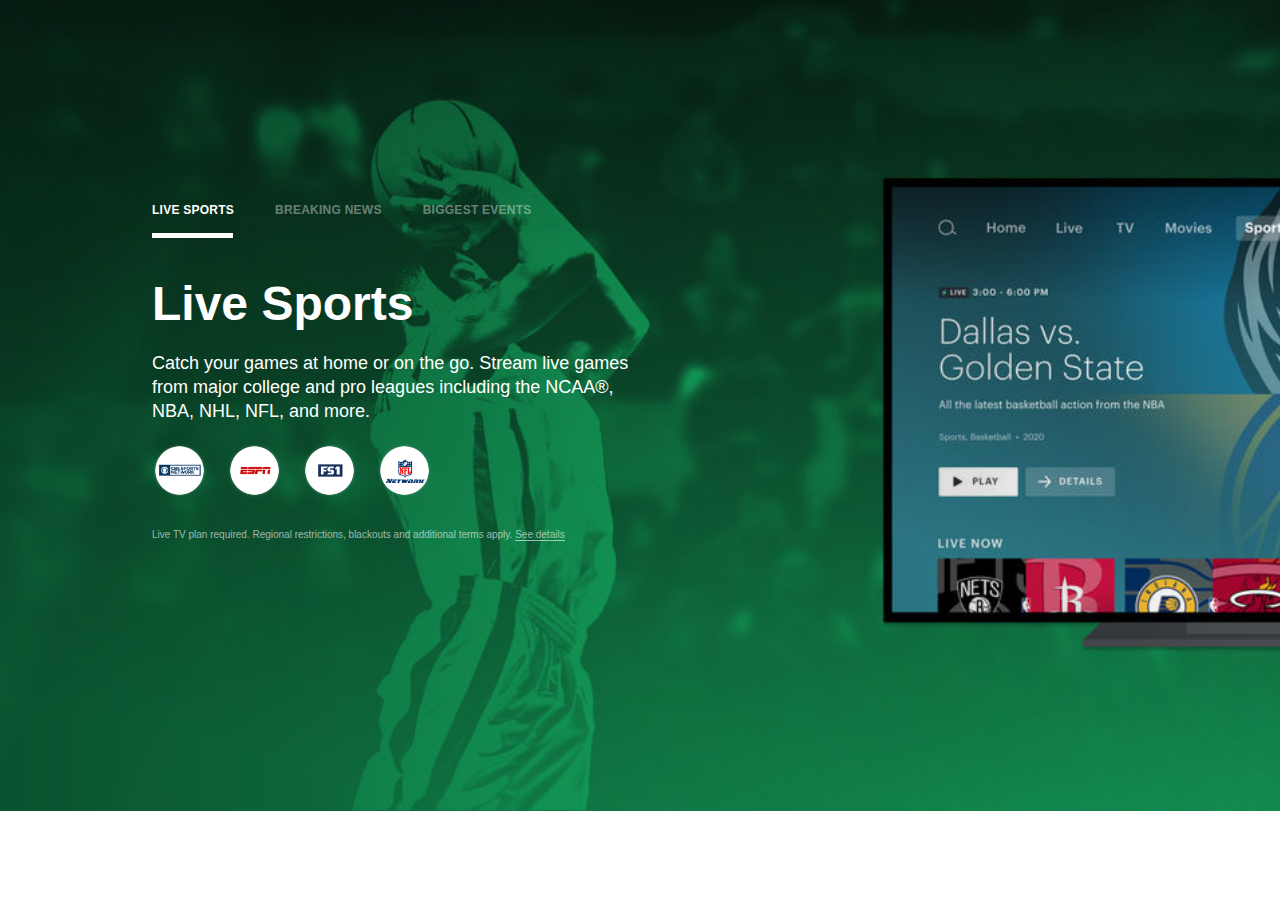
==== commit daa9ea52: "fixed gradient of the background" ====
--- a/index.html
+++ b/index.html
@@ -1,469 +1,44 @@
-<!DOCTYPE html>
-<html lang="en">
-<head>
-    <meta charset="UTF-8">
-    <meta http-equiv="X-UA-Compatible" content="IE=edge">
-    <meta name="viewport" content="width=device-width, initial-scale=1.0">
-    <link href="https://fonts.cdnfonts.com/css/graphik" rel="stylesheet">
-    <link rel="stylesheet" href="style.css">
-    <title>Netflix Homepage</title>
-
-</head>
-<body>
-<div class="library">
-    <div class="header">
-        <h4>INCLUDED IN ALL PLANS</h4>
-        <h1>ALL THE TV YOU LOVE</h1>
-        <h5>
-            Watch full seasons of exclusively streaming series, current-season
-            episodes, hit movies, Hulu Originals, kids shows, and more.
-        </h5>
-    </div>
-    <div class="container-div">
-        <div class="main-div">
-            <div style="position: relative">
-                <div class="movies-div">
-                    <span class="catalog-desc">Past &amp; Current Seasons</span>
-                    <h3 class="catalog-title">TV Shows</h3>
-                </div>
-
-                <img
-                        class="movies"
-                        src="https://cnbl-cdn.bamgrid.com/assets/1fe40561415a61a95726ada4467fc374fa6f9667028c0d249d8c2c594160777e/original"
-                        alt=""
-                />
-            </div>
-            <div style="position: relative">
-                <div class="movies-div">
-                    <span class="catalog-desc">New &amp; Classic</span>
-                    <h3 class="catalog-title">Movies</h3>
-                </div>
-
-                <img
-                        class="movies"
-                        src="https://cnbl-cdn.bamgrid.com/assets/8c630a19daa8615918152082839724f4dab6538939ba7d3bb45f8faa97acf1b9/original"
-                        alt=""
-                />
-            </div>
-            <div style="position: relative">
-                <div class="movies-div">
-                    <span class="catalog-desc">Groundbreaking</span>
-                    <h3 class="catalog-title">Hulu Originals</h3>
-                </div>
-
-                <img
-                        class="movies"
-                        src="https://cnbl-cdn.bamgrid.com/assets/89cea7fd1cb42712c4aeb2d6a9629f9c76a12691359f8feef14b2f93eddfe46c/original"
-                        alt=""
-                />
-            </div>
-            <div style="position: relative">
-                <div class="movies-div">
-                    <span class="catalog-desc">Add-on</span>
-                    <h3 class="catalog-title">Premiums</h3>
-                </div>
-
-                <img
-                        class="movies"
-                        src="https://cnbl-cdn.bamgrid.com/assets/4bae266f4178c145a7285dd09aafff4bc40a8e463cbcee1a8b3f27fb3f7a42ba/original"
-                        alt=""
-                />
-            </div>
-        </div>
-    </div>
-</div>
-<div class="page">
-    <div class="Billboard">
-        <div class="Billboard_border">
-            <div class="Billboard_container">
-                <div class="Billboard_eyebrow">HULU (WITH ADS)
-                    + LIVE TV, NOW WITH DISNEY+ (WITH ADS)
-                    AND ESPN+ (WITH ADS)
-                </div>
-                <h2 class="Billboard_headline">Live TV
-                    Makes It Better
-                </h2>
-                <h3 class="Billboard_subheadline">Make the
-                    switch from cable. Get 85+ top channels
-                    on Hulu (With Ads) + Live TV with your
-                    favorite live sports, news, and events
-                    - plus the entire Hulu streaming library.
-                    With Unlimited DVR, store Live TV
-                    recordings for up to nine months and
-                    fast-forward through your DVR content.
-                    Access endless entertainment with Disney+
-                    and live sports with ESPN+.
-                </h3>
-                <p class="Billboard_disclaimer">
-                    Regional restrictions, blackouts and Live
-                    TV terms apply. Access content from each
-                    service separately. Location data required
-                    to watch certain content. Unlimited DVR
-                    recording is not available for on-demand
-                    shows.
-                </p>
-                <button aria-label="Open Zip Code Module"
-                        class="Billboard_modalLink" data-toggle="modal"
-                        data-target="#zip-modal">VIEW CHANNELS IN YOUR
-                    AREA →
-                </button>
-                <button aria-label="Scroll to next section" class="Billboard_downArrow"></button>
-            </div>
-        </div>
-    </div>
-</div>
-<section class="plans">
-    <div class="plans-container">
-        <div class="header">
-            <h2 class="header-title"> Select Your Plan </h2>
-            <div class="header-description">
-                No hidden fees, equipment rentals, or installation appointments.
-                <br>
-                <b>Switch plans or cancel anytime.**</b>
-            </div>
-        </div>
-
-        <div class="plans-upper-section">
-            <div class="plan-switcher-container">
-                <div class="plan-switch">
-                        <div class="left-label">
-                            <div class="heading">
-                                Base Plans
-                            </div>
-                            <div class="logo" >
-                                <img src="assets/images/hulu-logo.svg" alt="">
-                            </div>
-                        </div>
-                        <label class="switch">
-                            <input type="checkbox">
-                            <span class="slider round"></span>
-                        </label>
-                        <div class="right-label">
-                            <div class="heading">
-                                Bundle / Save
-                            </div>
-                            <div class="logo" >
-                                <img src="assets/images/bundles-dark.svg" alt="">
-                            </div>
-                        </div>
-                </div>
-            </div>
-            <div class="plan-prices-buttons" >
-                <div class="plan with-adds">
-                    <div class="most-popular">
-                        <span> Most Popular</span>
-                    </div>
-                    <p class="trial"> 30 Day Free Trial</p>
-                    <p class="title">Hulu (With Ads)</p>
-                    <div class="price-button-wrapper">
-                        <button class="price-button">$7.99 / MONTH</button>
-
-                    </div>
-                </div>
-
-                <div class="plan without-adds">
-                    <div class="most-popular">
-                    </div>
-                    <p class="trial"> 30 Day Free Trial </p>
-                    <p class="title">Hulu (No Ads)</p>
-                    <div class="price-button-wrapper ">
-                        <button class="price-button">$14.99 / MONTH</button>
-                    </div>
-                </div>
-
-            </div>
-        </div>
-        <div class="plan-features">
-            <div class="plan-feature-item">
-                <div class="col-1">
-                    <span>Monthly Price</span>
-                </div>
-                <div class="col-2">
-                    <div class="with-add-feature">
-                        <span >
-                                $7.99/mo.
-                        </span>
-                    </div>
-                    <div class="separator"></div>
-                    <div class="without-add-feature">
-                        <span >
-                            $14.99/mo.
-                        </span>
-                    </div>
-
-                </div>
-
-            </div>
-            <div class="plan-feature-item">
-                <div class="col-1">
-                    <span>Streaming Library with tons of TV episodes and movies</span>
-                    <img  src="assets/icons/info-icon.svg"></a>
-                </div>
-                <div class="col-2">
-                    <div class="with-add-feature" >
-                        <span >
-                            <img src="assets/icons/check-mark.svg" alt="">
-                        </span>
-                    </div>
-                    <div class="separator"></div>
-                    <div class="without-add-feature" >
-                        <span >
-                            <img  src="assets/icons/check-mark.svg" alt="">
-                        </span>
-                    </div>
-
-                </div>
-
-            </div>
-            <div class="plan-feature-item">
-                <div class="col-1">
-                    <span>Most new episodes the day after they air†</span>
-                </div>
-                <div class="col-2">
-                    <div class="with-add-feature" >
-                        <span>
-                            <img src="assets/icons/check-mark.svg" alt="">
-                        </span>
-                    </div>
-                    <div class="separator"></div>
-                    <div class="without-add-feature" >
-                        <span >
-                            <img  src="assets/icons/check-mark.svg" alt="">
-                        </span>
-                    </div>
-
-                </div>
-
-            </div>
-            <div class="plan-feature-item">
-                <div class="col-1">
-                    <span>Access to award-winning Hulu Originals</span>
-                </div>
-                <div class="col-2">
-                    <div class="with-add-feature" >
-                        <span >
-                            <img src="assets/icons/check-mark.svg" alt="">
-                        </span>
-                    </div>
-                    <div class="separator"></div>
-                    <div class="without-add-feature" >
-                        <span >
-                            <img  src="assets/icons/check-mark.svg" alt="">
-                        </span>
-                    </div>
-
-                </div>
-
-            </div>
-            <div class="plan-feature-item">
-                <div class="col-1">
-                    <span>Watch on your favorite devices, including TV, laptop, phone, or tablet</span>
-                </div>
-                <div class="col-2">
-                    <div class="with-add-feature" >
-                        <span >
-                            <img src="assets/icons/check-mark.svg" alt="">
-                        </span>
-                    </div>
-                    <div class="separator"></div>
-                    <div class="without-add-feature" >
-                        <span >
-                            <img  src="assets/icons/check-mark.svg" alt="">
-                        </span>
-                    </div>
-
-                </div>
-
-            </div>
-            <div class="plan-feature-item">
-                <div class="col-1">
-                    <span>Up to 6 user profiles</span>
-                    <img  src="assets/icons/info-icon.svg"></a>
-                </div>
-                <div class="col-2">
-                    <div class="with-add-feature" >
-                        <span >
-                            <img src="assets/icons/check-mark.svg" alt="">
-                        </span>
-                    </div>
-                    <div class="separator"></div>
-                    <div class="without-add-feature" >
-                        <span >
-                            <img  src="assets/icons/check-mark.svg" alt="">
-                        </span>
-                    </div>
-
-                </div>
-
-            </div>
-            <div class="plan-feature-item">
-                <div class="col-1">
-                    <span>Watch on 2 different screens at the same time</span>
-                </div>
-                <div class="col-2">
-                    <div class="with-add-feature" >
-                        <span >
-                            <img src="assets/icons/check-mark.svg" alt="">
-                        </span>
-                    </div>
-                    <div class="separator"></div>
-                    <div class="without-add-feature" >
-                        <span >
-                            <img  src="assets/icons/check-mark.svg" alt="">
-                        </span>
-                    </div>
-
-                </div>
-
-            </div>
-            <div class="plan-feature-item">
-                <div class="col-1">
-                    <span>No ads in streaming library</span>
-                    <img  src="assets/icons/info-icon.svg"></a>
-                </div>
-                <div class="col-2">
-                    <div class="with-add-feature" >
-                        <span >
-                            <img src="assets/icons/check-mark.svg" alt="">
-                        </span>
-                    </div>
-                    <div class="separator"></div>
-                    <div class="without-add-feature" >
-                        <span >
-                            <img  src="assets/icons/check-mark.svg" alt="">
-                        </span>
-                    </div>
-
-                </div>
-
-            </div>
-            <div class="plan-feature-item">
-                <div class="col-1">
-                    <span>Download and watch</span>
-                    <img  src="assets/icons/info-icon.svg"></a>
-                </div>
-                <div class="col-2">
-                    <div class="with-add-feature" >
-                        <span >
-                            <img src="assets/icons/check-mark.svg" alt="">
-                        </span>
-                    </div>
-                    <div class="separator"></div>
-                    <div class="without-add-feature" >
-                        <span>
-                            <img src="assets/icons/check-mark.svg" alt="">
-                        </span>
-                    </div>
-
-                </div>
-
-            </div>
-        </div>
-        <div class="disclaimer" >
-                <p>†For current-season shows in the streaming library only</p>
-                <p> **Switches from Live TV to Hulu take effect as of the next billing cycle</p>
-        </div>
-        <div class="show-more" >
-            <span>Show Add-ons <img src="assets/icons/drop-down-arrow.svg" alt=""></span>
-        </div>
-    </div>
-</section>
-<div class="footer-all">
-  <footer class="footer1">
-    <div class="outerbox">
-      <div class="after-media">
-        <h3 class="h3-footer">BROWSE</h3>
-        <img src="icons/arrow.png" width="22px" class="arrow">
-      </div>
-      <div class="browse">
-        <div class="box">
-          <a href="#">Streaming Library</a>
-          <a href="#">Live TV</a>
-          <a href="#">Live News</a>
-          <a href="#">Live Sports</a>
-        </div>
-        <div class="box">
-          <a href="#">TV Shows</a>
-          <a href="#">Movies</a>
-          <a href="#">Originals</a>
-          <a href="#">Networks</a>
-          <a href="#">Kids</a>
-          <a href="#">I.X</a>
-        </div>
-        <div class="box">
-          <a href="#">HBO Max</a>
-          <a href="#">Cinemax</a>
-          <a href="#">Showtime</a>
-          <a href="#">STARZ</a>
-        </div>
-        <div class="box">
-          <a href="#">Disney Bundle Trio Basic</a>
-          <a href="#">Disney Bundle Trio Premium</a>
-          <a href="#">Disney Bundle Duo Basic</a>
-          <a href="#">Student Discount</a>
-        </div>
-      </div>
-    </div>
-
-    <div class="outerbox">
-      <div class="after-media">
-        <h3 class="h3-footer">HELP</h3>
-        <img src="icons/arrow.png" width="22px" class="arrow">
-      </div>
-      <div class="box">
-        <a href="#">Account & Billing</a>
-        <a href="#">Plans & Pricing</a>
-        <a href="#">Supported Devices</a>
-        <a href="#">Accessibility</a>
-      </div>
-      </div>
-
-    <div class="outerbox">
-      <div class="after-media">
-        <h3 class="h3-footer">ABOUT US</h3>
-        <img src="icons/arrow.png" width="22px" class="arrow">
-      </div>
-      <div class="box">
-        <a href="#">Shop Hulu</a>
-        <a href="#">Press</a>
-        <a href="#">Jobs</a>
-        <a href="#">Contact</a>
-      </div>
-    </div>
-  </footer>
-
-  <section class="footer2">
-    <div class="social-icons">
-      <a href="#">
-        <img src="icons/facebook.svg" alt="Facebook">
-      </a>
-      <a href="#">
-        <img src="icons/twitter.svg" alt="Twitter">
-      </a>
-      <a href="#">
-        <img src="icons/youtube.svg" alt="YouTube">
-      </a>
-      <a href="#">
-        <img src="icons/instagram.svg" alt="Instagram">
-      </a>
-    </div>
-
-    <div class="links-bottom">
-      <p>@ 2023 Hulu,LLC</p>
-      <a href="#" class="ads">
-        <img src="icons/icon1.png" alt="icon">
-        About Ads
-      </a>
-      <a href="#">Terms of Use</a>
-      <a href="#">Privacy Policy</a>
-      <a href="#">Do Not Sell My Personal Information</a>
-      <a href="#">Your California Privacy Rights</a>
-      <a href="#">TV Parental Guidelines</a>
-      <a href="#">Sitemap</a>
-    </div>
-    </section>
-</div>
-</body>
-</html>
-
-
+<!DOCTYPE html>
+<html lang="en">
+<head>
+    <meta charset="UTF-8">
+    <meta http-equiv="X-UA-Compatible" content="IE=edge">
+    <meta name="viewport" content="width=device-width, initial-scale=1.0">
+    <link href="https://fonts.cdnfonts.com/css/graphik" rel="stylesheet">
+    <link rel="stylesheet" href="style.css">
+    <title>Stream TV and Movies Live and Online | Hulu</title>
+</head>
+
+<body>
+    <section class="sports">
+        <div class="sports-outer-div">
+            <div class="sports-inner-div">
+                <div class="sports-tab">
+                    <button id="tab1" class="sports-tab-button-active">LIVE SPORTS
+                        <div class="sports-tab-active" style="width: 81px;"></div>
+                    </button>
+                    <button id="tab2" class="sports-tab-button-passive">BREAKING NEWS</button>
+                    <button id="tab3" class="sports-tab-button-passive">BIGGEST EVENTS</button>
+                </div>
+                <div class="sports-big-text">Live Sports</div>
+                <div class="sports-middle-text">Catch your games at home or on the go. Stream live games from major college and pro leagues including the NCAA®, NBA, NHL, NFL, and more.</div>
+                <div class="sports-channel-logos">
+                    <div>
+                        <img src="assets/channel-logo-1.png" alt="CBS Sports Network Logo">
+                    </div>
+                    <div>
+                        <img src="assets/channel-logo-2.png" alt="ESPN Network Logo">
+                    </div>
+                    <div>
+                        <img src="assets/channel-logo-3.svg" alt="FS1 Logo">
+                    </div>
+                    <div>
+                        <img src="assets/channel-logo-4.png" alt="NFL Network Logo">
+                    </div>
+                </div>
+                <div class="sports-faded-text">Live TV plan required. Regional restrictions, blackouts and additional terms apply. <a class="sports-link" href="google.com">See details</a> </div>
+            </div> 
+        </div>
+    </section>
+</body>
+</html>--- a/style.css
+++ b/style.css
@@ -4,794 +4,395 @@
     box-sizing: border-box;
 }
 
-/* ulas part start */
-.header {
-    text-align: center;
+/* Sports */
+
+.sports {
+    background-image: linear-gradient(rgba(0, 0, 0, 0.8) -39.59%, rgba(0, 0, 0, 0) 117.14%), url(assets/sports-background-mobile.jpg);
+    background-size: cover;
+    background-repeat: no-repeat;
+    position: static;
+    background-position: top center;
+}
+
+.sports-outer-div {
+    position: static;
+    height: 760px;
+    margin-left: auto;
+    margin-right: auto;
+    padding-bottom: 190px;
+    padding-top: 34px;
+}
+
+.sports-inner-div {
+    margin-top: 0px;
+}
+
+.sports-tab {
+    padding-bottom: 31px;
+    text-align: center;
+}
+
+.sports-tab-button-active {
+    font-family: "Graphik Web", sans-serif;
     color: white;
-
-
-}
-h4 {
-    color: #00ed82;
-}
-h5 {
-    font-size: 18px;
+    font-weight: bold;
+    font-size: 12px;
+    font-weight: 700;
+    line-height: 1.125;
+    letter-spacing: 0.25px;
+    cursor: pointer;
+    margin-left: 13px;
+    margin-right: 13px;
+    display: inline-block;
+    background: none;
+    border: none;
+    border-radius: 0;
+    text-align: center;
+}
+
+.sports-tab-button-active:hover {
+    color:#C8C8C8;
+}
+
+.sports-tab-active {
+    height: 7px;
+    margin-top: 13px;
+    display: block;
+    background: #fff;
+    position: absolute;
+    cursor: pointer;
+}
+
+.sports-tab-button-passive {
+    font-family: "Graphik Web", sans-serif;
+    color: rgba(255, 255, 255, 0.4);
+    font-weight: bold;
+    font-size: 12px;
+    font-weight: 700;
+    line-height: 1.125;
+    letter-spacing: 0.25px;
+    cursor: pointer;
+    margin-right: 13px;
+    margin-left: 13px;
+    display: inline-block;
+    background: none;
+    border: none;
+    border-radius: 0;
+}
+
+.sports-tab-button-passive:hover {
+    color:rgba(200,200,200,0.4);
+}
+
+.sports-big-text {
+    font-family: "Graphik Web", sans-serif;
+    color: white;
+    font-size: 32px;
+    font-weight: 600;
+    line-height: 1.2;
+    letter-spacing: -0.2;
+    text-align: center;
+    margin-top: 80px;
+}
+
+.sports-middle-text {
+    font-family: "Graphik Web", sans-serif;
+    color: white;
+    max-width: 550px;
+    margin-top: 4px;
+    margin-left: auto;
+    margin-right: auto;
+    font-size: 16px;
     font-weight: 400;
-    line-height: 1.32;
-    letter-spacing: 0;
-
-}
-
-.main-div {
-    display: grid;
-    column-gap: 20px;
-    row-gap: 20px;
-    grid-template-columns: 1fr 1fr;
-    grid-template-rows: auto;
-}
-.container-div {
-    padding: 0 20px 60px px;
-    position: relative;
-    z-index: 2;
-    max-width: 786px;
-    margin: 0 auto;
-
-}
-.movies {
-    width: 100%;
-    object-fit: contain;
-}
-.movies-div {
-    position: absolute;
-    top: 0px;
-    left: 0px;
-    padding: 25px;
-    text-align: left;
-    color: white;
-}
-@media (min-width: 1280px) {
-    .main-div {
-        justify-content: center;
-        grid-template-columns: repeat(4, 295px);
-        grid-template-rows: auto;
-    }
-}
-.center {
+    text-align: center;
+    line-height: 1.36;
+    padding-left: 20px;
+    padding-right: 20px;
+}
+
+.sports-channel-logos {
+    width: 350px;
+    height: 100%;
+    margin-top: 27px;
+    margin-right: auto;
+    margin-bottom: 0px;
+    margin-left: auto;
+    display: flex;
+    flex-wrap: wrap;
+    align-items: center;
+    justify-content: center;
+}
+
+.sports-channel-logos > div {
+    background-image: url(assets/channel-logo-bg.png);
+    background-repeat: no-repeat;
+    background-size: contain;
+    background-position: center center;
+    height: 55px;
+    width: 55px;
     display: flex;
     justify-content: center;
     align-items: center;
-}
-.catalog-title {
-    font-family: "Graphik Web", sans-serif;
-    font-size: 20px;
-    font-weight: 300;
-    line-height: 1.24;
-    letter-spacing: 0;
-    text-align: left;
-    text-shadow: 2px 2px 5px rgb(178, 176, 176);
-}
-.catalog-desc {
-    font-family: "Graphik Web", sans-serif;
-    font-size: 12px;
-    font-weight: 500;
-    line-height: 1.36;
-    letter-spacing: 0;
-    text-align: left;
-
-    text-shadow: 2px 2px 5px rgb(0, 0, 0);
-}
-.library {
-    padding: 20px;
-}
-/* ulas part end */
-
-/* nour's part start*/
-body {
-    background-color: #08080a;
-    font-family: "Graphik Web", sans-serif;
-}
-
-.plans {
-    background-color: #0b0c0f;
-    color: #fff;
-}
-
-.plans-container {
-    max-width: 900px;
-    margin: 0 auto;
-}
-
-.plans-container .header {
-    width: 100%;
-    text-align: center;
-    padding-top: 40px;
-    padding-bottom: 35px;
-}
-
-.plans-upper-section {
-    display: flex;
-    flex-direction: column;
-    border-top: 1px solid rgba(200, 200, 200, 0.4);
-    border-bottom: 1px solid rgba(200, 200, 200, 0.4);
-
-}
-.plan-prices-buttons{
-    flex: 1 0 60%;
-
-}
-.plan-switcher-container
-{
-    flex: 1 0 40%;
-}
-.plan-switch .left-label,
-.plan-switch .right-label{
-    display: flex;
-    flex-direction: column;
-    justify-content: center;
-
-}
-.plan-switch .left-label .logo{
-    margin-top: 18px;
-    text-align: center;
-
-}
-.plan-switch .left-label .logo img{
-    width: 35px;
-    object-fit: cover;
-}
-.plans .header-title {
-    font-family: "Graphik Web", sans-serif;
-    font-size: 48px;
-    font-weight: 600;
-    line-height: 1.25;
-    letter-spacing: -0.5px;
-    margin: 0 0 16px;
-
-}
-
-.plans .header-description {
-    font-family: 'Graphik Web', 'Graphik', sans-serif;
-    font-size: 18px;
-    font-weight: 400;
-    letter-spacing: 0px;
-    line-height: 1.32;
-    text-transform: none;
-}
-
-.plan .trial{
-    font-size: 10px;
-    font-weight: 500;
-    line-height: 1;
-    letter-spacing: 0.6px;
-    text-transform: uppercase;
-}
-.plan .title{
-    font-size: 14px;
-    font-weight: 600;
-    line-height: 1.29;
-
-}
-.plan.with-adds {
-    border-right: 1px solid rgba(200, 200, 200, 0.4);
-}
-
-.plan-switcher-container {
-    display: flex;
-    align-items: center;
-    justify-content: center;
-    padding: 20px 0px;
-}
-.plan-switch{
-    display: flex;
-    justify-content: space-between;
-    gap: 10px;
-}
-.switch {
-    position: relative;
-    display: inline-block;
-    width: 60px;
-    height: 34px;
-}
-
-.switch input {
-    opacity: 0;
-    width: 0;
-    height: 0;
-}
-
-.slider {
-    position: absolute;
-    cursor: pointer;
-    top: 0;
-    left: 0;
-    right: 0;
-    bottom: 0;
-    background-color: #424957;
-    -webkit-transition: .2s;
-    transition: .2s;
-    border-radius: 34px;
-
-}
-
-.slider:before {
-    position: absolute;
-    content: "";
-    height: 35px;
-    width: 35px;
-    left: 0;
-    bottom: 0;
-    background-color: white;
-    -webkit-transition: .4s;
-    transition: .4s;
-}
-
-input:checked + .slider {
-    background-color: #1ce783;
-}
-
-input:focus + .slider {
-    box-shadow: 0 0 1px #1ce783;
-}
-
-input:checked + .slider:before {
-    -webkit-transform: translateX(26px);
-    -ms-transform: translateX(26px);
-    transform: translateX(26px);
-}
-
-.slider.round:before {
-    border-radius: 50%;
-}
-
-.plan-prices-buttons {
-    display: flex;
-    justify-content: space-evenly;
-    align-items: end;
-    width: 100%;
-    border-top: 1px solid rgba(200, 200, 200, 0.4);
-
-}
-
-.plan {
-    display: flex;
-    flex-direction: column;
-    min-height: 189px;
-    padding: 25px 0.5rem 31px;
-    width: 100%;
-    text-align: center;
-}
-
-.most-popular {
-    text-align: center;
-    height: 33px;
-}
-
-
-.most-popular span {
-    background-color: #1ce783;
-    color: #16181d;
-    padding: 10.5px 27px;
-    border-radius: 100px;
-    font-size: 9px;
-    font-weight: 500;
-    letter-spacing: 1px;
-    white-space: nowrap;
-    text-transform: uppercase;
-}
-
-.plan .trial {
-    margin-top: 11px;
-    margin-bottom: 6px;
-    line-height: 1;
-    color: #BEC0C2;;
-}
-
-.plan .title {
-    margin-bottom: 13px;
-}
-
-.price-button {
-    min-width: 100px;
-    padding: 0 24px;
-    height: 48px;
-    width: 100%;
-    font-size: 14px;
-    font-weight: 600;
-    line-height: 1;
-    letter-spacing: 0.6px;
-    text-transform: uppercase;
-    border-radius: 4px;
-    width: 100%;
-    color: #040405;
-    border-width: 0px;
-    border-style: solid;
-    background-color: #ffffff;
-    cursor: pointer;
-    transition: .3s;
-}
-.price-button:hover {
-    background-color: #ffffffCC;
-}
-
-.plan-feature-item {
-    display: flex;
-    flex-direction: column;
-    align-items: center;
-    border-bottom: 1px solid rgba(200, 200, 200, 0.4);
-}
-
-.plan-feature-item .col-1 {
-    text-align: center;
-    width: 100%;
-    gap: 10px;
-    flex: 1 0 40%;
-
-}
-
-
-.plan-feature-item .col-1 span,
-.plan-feature-item .col-2 span{
-    font-size: 14px;
-    font-weight: 400;
-    line-height: 1.4;
-    letter-spacing: 0;
-    padding: 20px 0;
-}
-.plan-feature-item .col-1 img{
-    display: inline-block;
-    vertical-align: middle;
-    padding-left: 6px;
-}
-.plan-feature-item .col-2 {
-    display: flex;
-    justify-content: space-between;
-    align-items: center;
-    width: 100%;
-    flex: 1 0 60%;
-
-}
-.plan-feature-item .col-2 .with-add-feature span,
-.plan-feature-item .col-2 .without-add-feature span {
-    padding: 17px 10px;
-    display: flex;
-    justify-content: center;
-    width: 100%;
-}
-
-.plan-feature-item .col-2 .without-add-feature ,
-.plan-feature-item .col-2 .with-add-feature {
-    width: 100%;
-}
-
-
-.separator{
-    display: none;
-    width: 1px;
-    height: 20px;
-    background: #e8eaed;
-}
-.disclaimer{
-    border-bottom: 1px solid rgba(200, 200, 200, 0.4);
-    text-align: center;
-    padding-top: 10px;
-    padding-left: 10px;
-    padding-bottom: 3rem;
-}
-
-.disclaimer  p{
+    margin-bottom: 20px;
+    margin-right: 10.5px;
+    margin-left: 10.5px;
+    overflow: hidden;
+}
+
+.sports-channel-logos img {
+    width: 44px;
+}
+
+.sports-faded-text {
+    font-family: "Graphik Web", sans-serif;
+    color: white;
     font-size: 10px;
     font-weight: 400;
-    letter-spacing: 0;
     line-height: 1.46;
-
-}
-.show-more{
-    text-align: center;
-    padding-top:1.5rem;
-    padding-bottom: 1.5rem ;
-    border-bottom: 1px solid rgba(200, 200, 200, 0.4);
-}
-@media (min-width: 768px)  {
-    .separator{
-        display: block;
-
-    }
-    .most-popular span{
-        padding: 7px 15px 5px;
-        font-size: 9px;
-    }
-}
-
-
-@media  (min-width: 1024px) {
-    .plans-upper-section {
-        flex-direction: row;
-        justify-content: space-between;
-
-    }
-
-    .plan-prices-buttons {
-        border-top: none;
-        border-bottom: none;
-
-        width: 60%;
-    }
-
-    .plans-container .header {
-        width: 100%;
+    color: rgba(255, 255, 255, 0.6);
+    margin-top: 10px;
+    margin-right: 50px;
+    margin-bottom: 0px;
+    margin-left: 50px;
+    text-align: center;
+}
+
+.sports-link {
+    font-family: "Graphik Web", sans-serif;
+    color: rgba(255, 255, 255, 0.6);
+    text-decoration: none;
+    border-bottom: 1px solid rgba(255, 255, 255, 0.6);
+}
+
+@media (min-width: 768px) {
+
+    .sports {
+        background-position: 0 80%;
+    }
+
+    .sports-outer-div {
+        position: static;
+        height: 1000px;
+        margin-left: auto;
+        margin-right: auto;
+        padding-bottom: 190px;
+        padding-top: 34px;
+    }
+
+    .sports-inner-div {
+        margin-top: 0px;
+    }
+
+    .sports-tab {
         text-align: center;
-        padding-top: 80px;
-        padding-bottom: 40px;
-    }
-
-    .plan.with-adds {
-        border-right: none;
-        background-color: #272c34;
-    }
-
-    .plan .trial{
-        font-size: 14px;
-        font-weight: 500;
-        line-height: 1;
-        letter-spacing: 0.6px;
-        text-transform: uppercase;
-    }
-    .plan .title{
+    }
+
+    .sports-big-text {
+        font-size: 32px;
+        font-weight: 600;
+        line-height: 1.2;
+        letter-spacing: -0.2;
+        text-align: center;
+        margin-top: 40px;
+        padding-top: 60px;
+    }
+    
+    .sports-middle-text {
+        max-width: 550px;
+        margin-top: 4px;
+        margin-left: auto;
+        margin-right: auto;
+        font-size: 16px;
+        font-weight: 400;
+        text-align: center;
+        line-height: 1.36;
+        padding-left: 20px;
+        padding-right: 20px;
+        letter-spacing: 0;
+    }
+}
+
+@media (min-width: 1024px) {
+
+    .sports {
+        background-image:linear-gradient(90deg, rgba(0, 0, 0, 0.8) -57.5%, rgba(0, 0, 0, 0) 98.72%), url(assets/sports-background.jpg);
+        background-size: cover;
+        background-repeat: no-repeat;
+        position: static;
+        background-position: 0% 0%;
+    }
+
+    .sports-outer-div {
+        position: static;
+        max-width: 786px;
+        max-height: 702px;
+        height: 1000px;
+        margin-left: auto;
+        margin-right: auto;
+        padding-bottom: 190px;
+        padding-top: 60px;
+    }
+
+    .sports-inner-div {
+        margin-top: 100px;
+    }
+
+    .sports-tab {
+        text-align: left;
+    }
+    
+    .sports-tab-button-active {
+        font-weight: bold;
+        font-size: 12px;
+        font-weight: 700;
+        line-height: 1.125;
+        letter-spacing: 0.25px;
+        cursor: pointer;
+        margin-right: 37px;
+        margin-left: 0px;
+        display: inline-block;
+        background: none;
+        border: none;
+        border-radius: 0;
+        text-align: center;
+    }
+    
+    .sports-tab-active {
+        height: 5px;
+        margin-top: 15px;
+    }
+    
+    .sports-tab-button-passive {
+        color: rgba(255, 255, 255, 0.4);
+        font-weight: bold;
+        font-size: 12px;
+        font-weight: 700;
+        line-height: 1.125;
+        letter-spacing: 0.25px;
+        cursor: pointer;
+        margin-right: 37px;
+        margin-left: 0px;
+        display: inline-block;
+        background: none;
+        border: none;
+        border-radius: 0;
+    }
+    
+    .sports-big-text {
+        font-size: 48px;
+        font-weight: 600;
+        line-height: 1.25;
+        letter-spacing: -0.5;
+        text-align: left;
+        margin-top: 25px;
+        max-width: 650px;
+        padding: 0px;
+    }
+    
+    .sports-middle-text {
+        max-width: 450px;
+        margin-top: 18px;
+        margin-left: 0px;
+        margin-right: 0px;
+        font-size: 16px;
+        font-weight: 400;
+        text-align: left;
+        line-height: 1.36;
+        letter-spacing: 0;
+        padding: 0;
+    }
+
+    .sports-channel-logos {
+        width: 350px;
+        height: 100%;
+        margin-top: 20px;
+        margin-right: 0px;
+        margin-bottom: 0px;
+        margin-left: 0px;
+        display: flex;
+        flex-wrap: wrap;
+        align-items: center;
+        justify-content: flex-start;
+    }
+    
+    .sports-channel-logos > div {
+        background-image: url(assets/channel-logo-bg.png);
+        background-repeat: no-repeat;
+        background-size: contain;
+        background-position: center center;
+        height: 55px;
+        width: 55px;
+        display: flex;
+        justify-content: center;
+        align-items: center;
+        margin-top: 0;
+        margin-bottom: 20px;
+        margin-right: 20px;
+        margin-left: 0px;
+        overflow: hidden;
+    }
+
+    .sports-faded-text {
+        font-size: 10px;
+        font-weight: 400;
+        line-height: 1.46;
+        color: rgba(255, 255, 255, 0.6);
+        margin-top: 10px;
+        margin-right: 0px;
+        margin-bottom: 0px;
+        margin-left: 0px;
+        text-align: left;
+    }
+}
+
+@media (min-width: 1280px) {
+
+    .sports-outer-div {
+        position: static;
+        max-width: 976px;
+        max-height: 811px;
+        height: 1000px;
+        margin-left: auto;
+        margin-right: auto;
+        padding-bottom: 190px;
+        padding-top: 60px;
+    }
+
+    .sports-inner-div {
+        margin-top: 140px;
+    }
+    .sports-middle-text {
+        max-width: 500px;
         font-size: 18px;
-        font-weight: 600;
+        font-weight: 400;
+        text-align: left;
         line-height: 1.32;
-
-    }
-    .plan-feature-item {
-        flex-direction: row;
-        align-items: center;
-    }
-    .plan-feature-item .col-1 {
-        text-align: left;
-        width: 100%;
-
-    }
-    .plan-feature-item .col-1 span,
-    .plan-feature-item .col-2 span{
-        font-size: 14px;
-        font-weight: 400;
-        line-height: 1.4;
+    }
+}
+
+@media (min-width: 1600px) {
+
+    .sports-outer-div {
+        position: static;
+        max-width: 1236px;
+        max-height: 870px;
+        height: 1000px;
+        margin-left: auto;
+        margin-right: auto;
+        padding-bottom: 190px;
+        padding-top: 60px;
+    }
+
+    .sports-inner-div {
+        margin-top: 160px;
+    }
+    
+    .sports-middle-text {
+        max-width: 550px;
+        font-size: 18px;
+        font-weight: 400;
+        text-align: left;
+        line-height: 1.32;
         letter-spacing: 0;
-        padding: 20px 0;
-
-    }
-    .separator{
-        display: none;
-    }
-    .plan.with-adds,
-    .with-add-feature{
-        background-color: #272c34;
-    }
-    .disclaimer{
-        text-align: left;
-    }
-}
-@media (min-width: 1280px) {
-    .plans-container {
-        max-width: 976px;
-    }
-    .most-popular span{
-        padding: 10.5px 27px;
-    }
-    .plan.with-adds,
-    .with-add-feature{
-        background-color: inherit;
-    }
-}
-@media (min-width: 1600px) {
-    .plans-container {
-        max-width: 1236px;
-    }
-}
-/* nour's part end*/
-
-/* ola's part start*/
-
-
-.footer-all{
-  background-color: rgb(232,234,237);
-  width: 100%;
-  font-family: Graphik light;
-  letter-spacing: 0.02rem;
-  padding-left: 140px;
-  padding-right: 140px;
-}
-
-.footer1{
-  font-size: 14px;
-  padding-top: 32px;
-  padding-bottom: 32px;
-  display: flex;
-  flex-wrap: wrap;
-  justify-content: center;
-}
-
-.footer2{
-  font-size: 12px;
-  border-top: 2px solid #d9dce2;
-  padding-top: 32px;
-  padding-bottom: 32px;
-}
-
-.h3-footer{
-  font-size: 14px;
-  color: #272c34;
-  padding: 8px 0px;
-}
-
-div > a,p {
-  text-decoration: none;
-  color: #586174;
-  font-family: Graphik light;
-  padding: 0px 32px 8px 0px;
-}
-
-.social-icons{
-  margin: 0px 40px 32px 0px;
-}
-
-.outerbox{
-  padding: 0px 8px 23px 8px;
-  flex-grow: 1;
-}
-
-.browse{
-  display: flex;
-}
-
-.box{
-  flex-basis: 25%;
-  display: flex;
-  flex-direction: column;
-}
-
-.links-bottom{
-  display: flex;
-  flex-wrap: wrap;
-  line-height: 24px;
-}
-
-.ads{
-  display: flex;
-  align-items: center;
-}
-
-img{
-  padding-right: 6px;
-}
-
-.arrow{
-  display: none;
-}
-
-@media (max-width:1023px){
-  .footer-all{
-    padding-left: 40px;
-    padding-right: 40px;
-  }
-  .arrow{
-    display: none;
-  }
-}
-
-@media (max-width: 767px){
-  .footer-all{
-    padding-left: 20px;
-    padding-right: 20px;
-  }
-  .footer1{
-    display: flex;
-    flex-direction: column;
-  }
-  .outerbox{
-    padding-bottom: 0px;
-    border-bottom: 1px solid #d9dce2;
-  }
-  .h3-footer{
-    padding: 32px 0;
-    margin: 0;
-  }
-  .box{
-    display: none;
-  }
-  .arrow{
-    display:inline;
-    margin-left: auto;
-  }
-  .after-media{
-    cursor: pointer;
-    display:flex;
-    align-items: center;
-  }
-}
-
-/* ola's part end */
-
-/* ozkan's part start*/
-
-.page {
-    display: flex;
-    flex-direction: column;
-    color: #fff;
-    text-align: center;
-}
-
-div {
-    display: block;
-}
-
-*, *::before, *::after {
-    box-sizing: inherit;
-}
-
-.Billboard {
-    background-color: #0b0c0f;
-    font-family: "Grafik Web", "Graphik", Arial,
-    Helvetica, sans-serif;
-    padding: 1px;
-}
-
-.Billboard_border {
-    border: #000;
-}
-
-.Billboard_border {
-    margin: 19px 10px;
-    border: 4px solid #000;
-    box-sizing: border-box;
-    border-radius: 16px;
-}
-
-.Billboard_container {
-    margin: 0 auto;
-    padding-top: 60px;
-    padding-bottom: 20px;
-    background-image: none;
-}
-
-.Billboard_eyebrow {
-    color: #1ce783;
-    font-family: 'Graphik Web', 'Graphik', sans-serif;
-    font-size: 12px;
-    font-weight: 500;
-    letter-spacing: .6px;
-    line-height: 1;
-    text-transform: uppercase;
-    margin: 0 auto;
-}
-
-.Billboard_headline {
-    margin: 16px 3% 0;
-    font-family: 'Graphik Web', 'Graphik', sans-serif;
-    font-size: 32px;
-    font-weight: 600;
-    letter-spacing: -.2px;
-    line-height: 1.2;
-    text-transform: none;
-}
-
-.Billboard_subheadline {
-    margin: 12px 5% 0;
-    font-family: 'Graphik Web', 'Graphik', sans-serif;
-    font-size: 16px;
-    font-weight: 400;
-    letter-spacing: 0px;
-    line-height: 1.36;
-    text-transform: none;
-    padding-top: 8px;
-    padding-bottom: 8px
-}
-
-.Billboard_disclaimer {
-    font-family: 'Graphik Web', 'Graphik', sans-serif;
-    font-size: 10px;
-    font-weight: 400;
-    letter-spacing: 0px;
-    line-height: 1.46;
-    text-transform: none;
-    color: rgba(255,255,255,0.6);
-}
-
-button {
-    font-size: 100%;
-    line-height: 1.15;
-    margin: 0;
-    border-radius: 0;
-}
-
-.Billboard_modalLink {
-    text-decoration: underline;
-    opacity: 0.8;
-    color: #fff;
-    margin-top: 16px;
-    display: flex;
-    justify-content: center;
-    align-items: center;
-    cursor: pointer;
-    background: none;
-    border: none;
-    padding: 0;
-    margin: 16px auto 0 auto;
-    font-family: 'Graphik Web', 'Graphik', sans-serif;
-    font-size: 12px;
-    font-weight: 600;
-    letter-spacing: .6px;
-    line-height: 1;
-    text-transform: uppercase;
-}
-
-
-
-.Billboard_downArrow {
-    background: url(https://www.hulu.com/static/hitch/static/icons/dropdown_arrow.svg)
-    no-repeat center;
-    margin: 0 auto;
-    height: 16px;
-    margin-top: 55px;
-    cursor: pointer;
-    width: 18px;
-    padding: 0;
-    border: none;
-    text-align: center;
-    justify-content: center;
-    display: flex;
-    animation: move-up-and-down 1s infinite alternate;
-}
-
-@keyframes move-up-and-down {
-    0% {
-        transform:  translateY(0);
-    }
-    100% {
-        transform:  translateY(-10px);
-    }
-}
-
-
-@media (min-width: 768px) {
-    .Billboard_border {
-        margin: 40px 18px;
-    }
-    .Billboard_container {
-        padding: 95px 0 50px;
-        background-image: none;
-    }
-    .Billboard_headline {
-        font-family: 'Graphik Web', 'Graphik', sans-serif;
-        font-size: 48px;
-        letter-spacing: -.5px;
-        line-height: 1.25;
-        text-transform: none;
-        margin: 0 auto;
-    }
-    .Billboard_subheadline {
-        margin: 18px 10% 0;
-    }
-    .Billboard_disclaimer {
-        margin: 18px 10% 0;
-        margin: 0 5%;
-    }
-    .Billboard_modalLink {
-        font-family: 'Graphik Web', 'Graphik', sans-serif;
-        font-size: 14px;
-        font-weight: 600;
-        letter-spacing: .6px;
-        line-height: 1;
-        text-transform: uppercase;
-    }
-    .Billboard_downArrow {
-        margin-top: 50px;
-    }
-
-
-}
-
-
-
-
-/* ozkan's part end */+    }
+}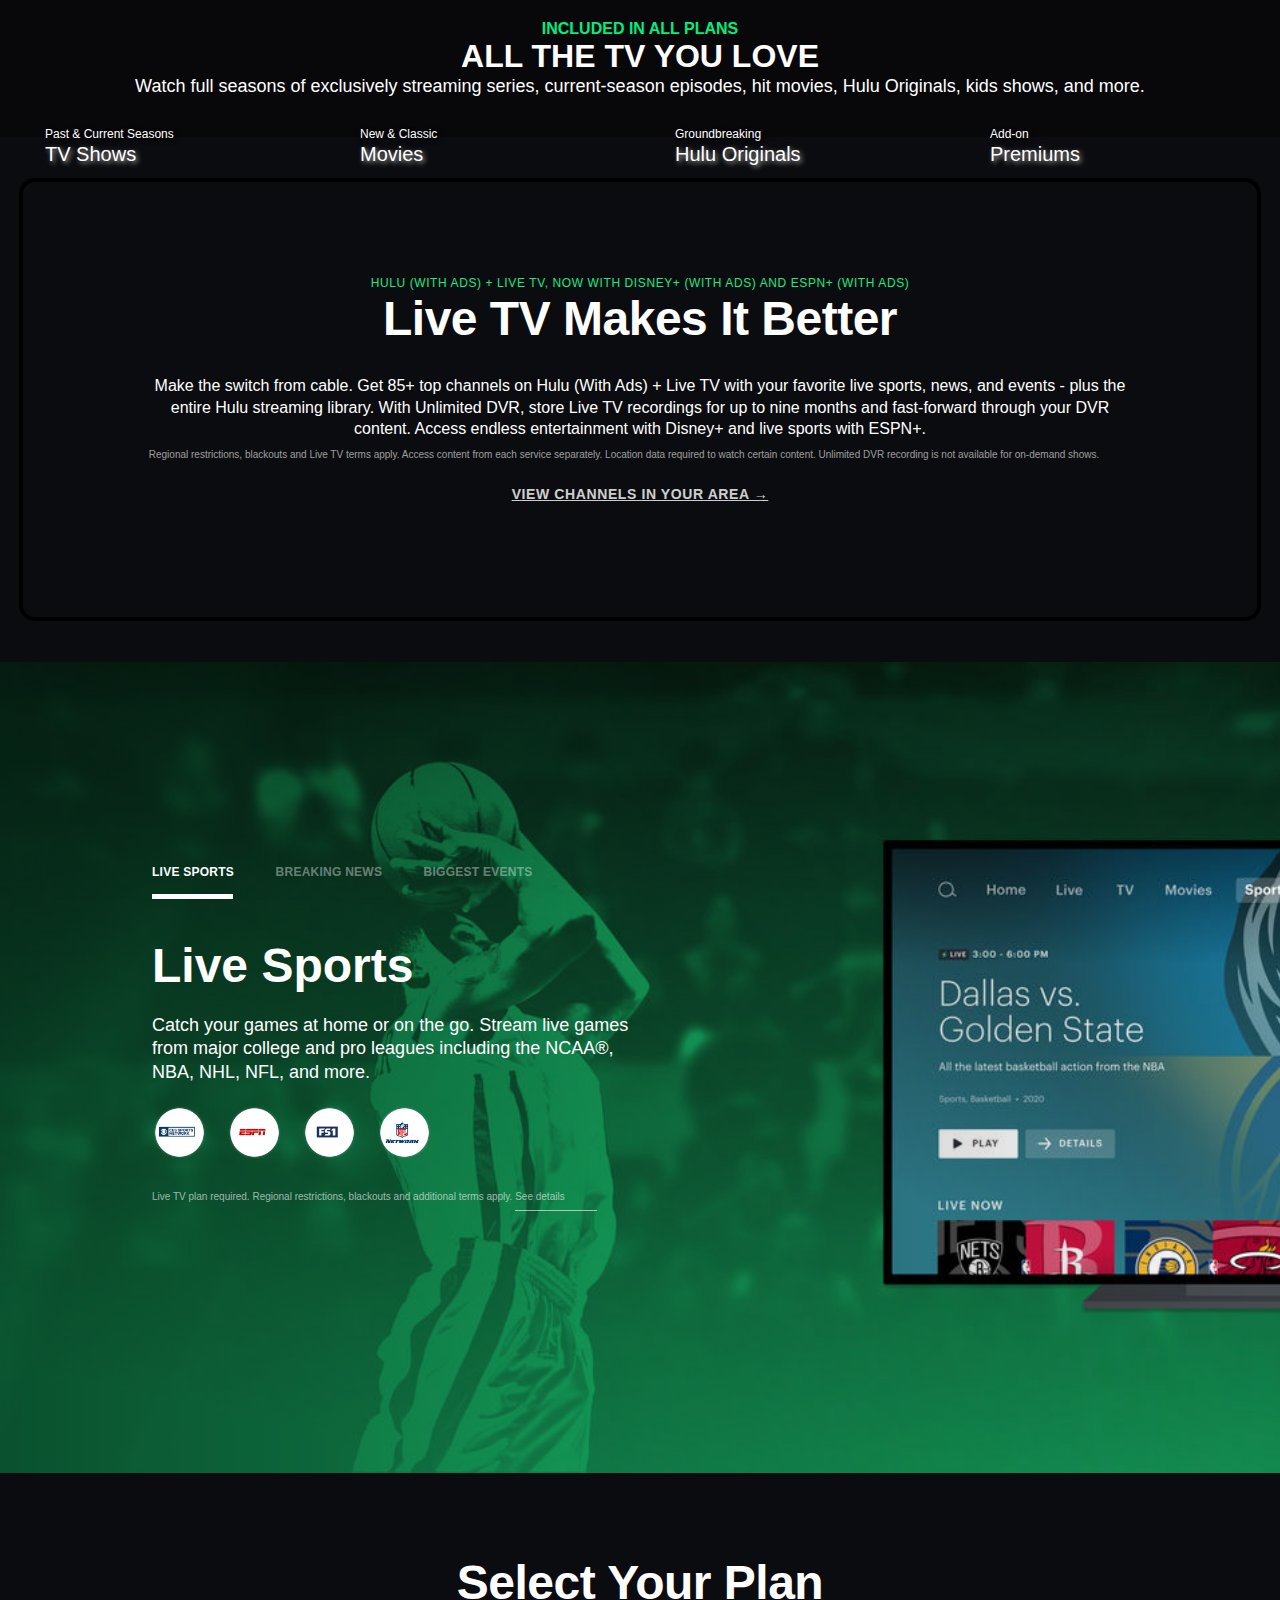
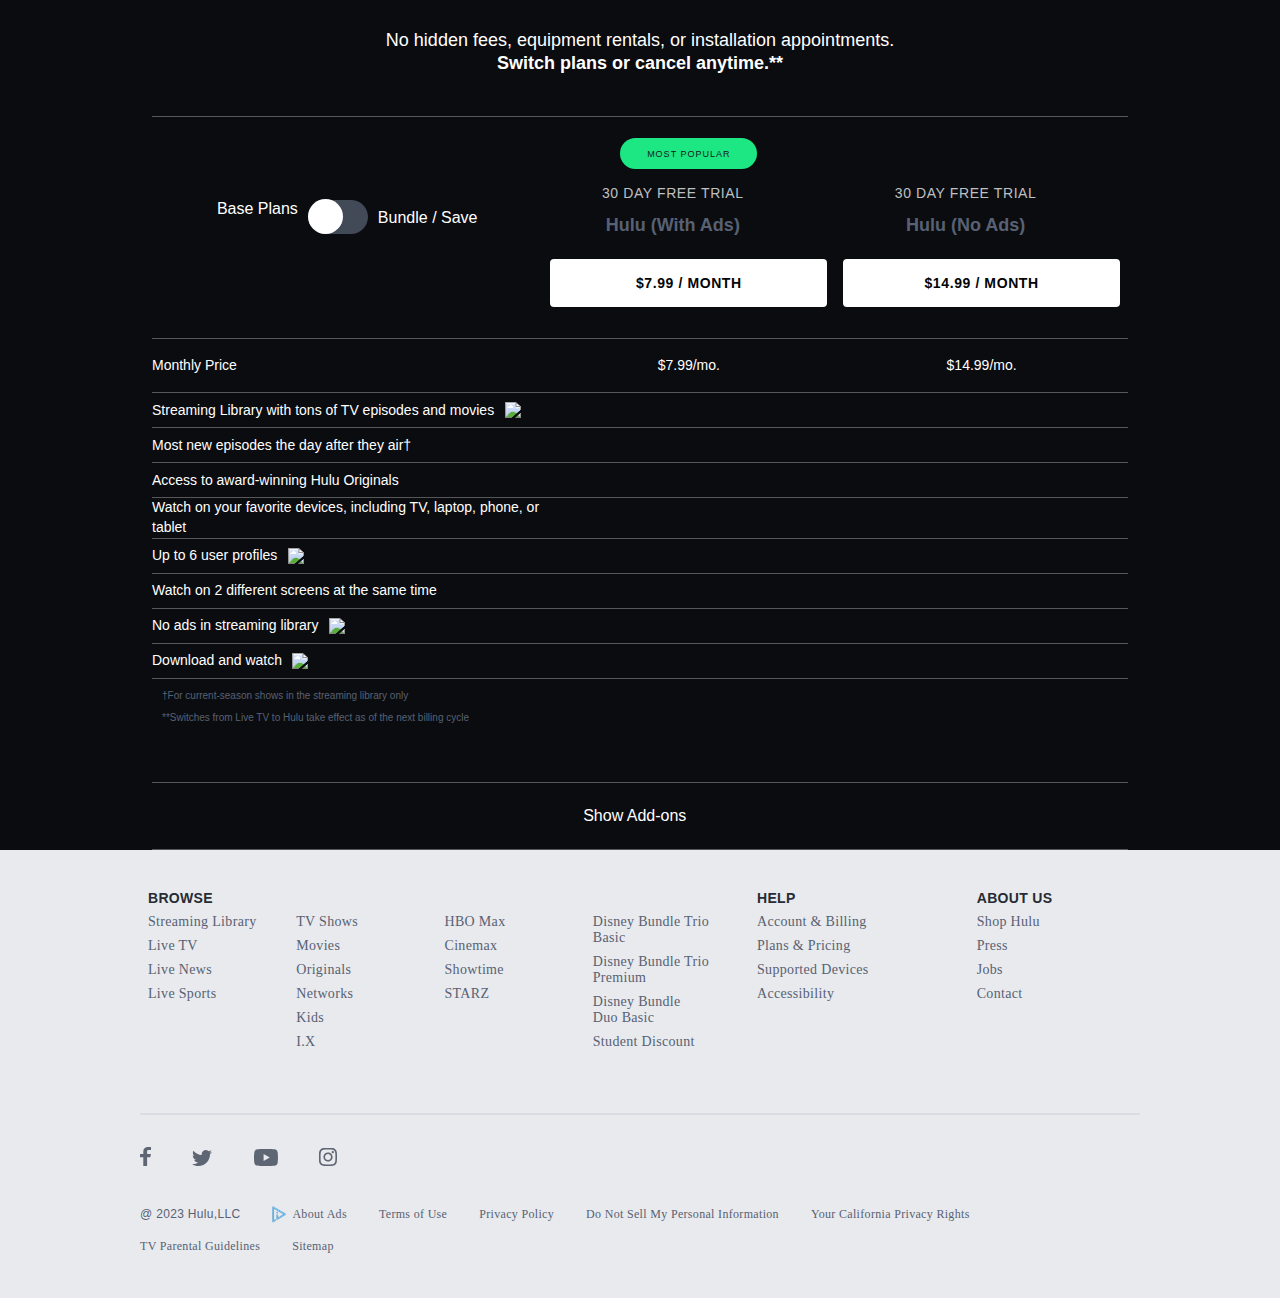
==== commit 3c76263d: "merged ege branch into main" ====
--- a/index.html
+++ b/index.html
@@ -1,44 +1,501 @@
-<!DOCTYPE html>
-<html lang="en">
-<head>
-    <meta charset="UTF-8">
-    <meta http-equiv="X-UA-Compatible" content="IE=edge">
-    <meta name="viewport" content="width=device-width, initial-scale=1.0">
-    <link href="https://fonts.cdnfonts.com/css/graphik" rel="stylesheet">
-    <link rel="stylesheet" href="style.css">
-    <title>Stream TV and Movies Live and Online | Hulu</title>
-</head>
-
-<body>
-    <section class="sports">
-        <div class="sports-outer-div">
-            <div class="sports-inner-div">
-                <div class="sports-tab">
-                    <button id="tab1" class="sports-tab-button-active">LIVE SPORTS
-                        <div class="sports-tab-active" style="width: 81px;"></div>
-                    </button>
-                    <button id="tab2" class="sports-tab-button-passive">BREAKING NEWS</button>
-                    <button id="tab3" class="sports-tab-button-passive">BIGGEST EVENTS</button>
-                </div>
-                <div class="sports-big-text">Live Sports</div>
-                <div class="sports-middle-text">Catch your games at home or on the go. Stream live games from major college and pro leagues including the NCAA®, NBA, NHL, NFL, and more.</div>
-                <div class="sports-channel-logos">
-                    <div>
-                        <img src="assets/channel-logo-1.png" alt="CBS Sports Network Logo">
-                    </div>
-                    <div>
-                        <img src="assets/channel-logo-2.png" alt="ESPN Network Logo">
-                    </div>
-                    <div>
-                        <img src="assets/channel-logo-3.svg" alt="FS1 Logo">
-                    </div>
-                    <div>
-                        <img src="assets/channel-logo-4.png" alt="NFL Network Logo">
-                    </div>
-                </div>
-                <div class="sports-faded-text">Live TV plan required. Regional restrictions, blackouts and additional terms apply. <a class="sports-link" href="google.com">See details</a> </div>
-            </div> 
-        </div>
-    </section>
-</body>
-</html>+<!DOCTYPE html>
+<html lang="en">
+<head>
+    <meta charset="UTF-8">
+    <meta http-equiv="X-UA-Compatible" content="IE=edge">
+    <meta name="viewport" content="width=device-width, initial-scale=1.0">
+    <link href="https://fonts.cdnfonts.com/css/graphik" rel="stylesheet">
+    <link rel="stylesheet" href="style.css">
+    <title>Netflix Homepage</title>
+
+</head>
+<body>
+<div class="library">
+    <div class="header">
+        <h4>INCLUDED IN ALL PLANS</h4>
+        <h1>ALL THE TV YOU LOVE</h1>
+        <h5>
+            Watch full seasons of exclusively streaming series, current-season
+            episodes, hit movies, Hulu Originals, kids shows, and more.
+        </h5>
+    </div>
+    <div class="container-div">
+        <div class="main-div">
+            <div style="position: relative">
+                <div class="movies-div">
+                    <span class="catalog-desc">Past &amp; Current Seasons</span>
+                    <h3 class="catalog-title">TV Shows</h3>
+                </div>
+
+                <img
+                        class="movies"
+                        src="https://cnbl-cdn.bamgrid.com/assets/1fe40561415a61a95726ada4467fc374fa6f9667028c0d249d8c2c594160777e/original"
+                        alt=""
+                />
+            </div>
+            <div style="position: relative">
+                <div class="movies-div">
+                    <span class="catalog-desc">New &amp; Classic</span>
+                    <h3 class="catalog-title">Movies</h3>
+                </div>
+
+                <img
+                        class="movies"
+                        src="https://cnbl-cdn.bamgrid.com/assets/8c630a19daa8615918152082839724f4dab6538939ba7d3bb45f8faa97acf1b9/original"
+                        alt=""
+                />
+            </div>
+            <div style="position: relative">
+                <div class="movies-div">
+                    <span class="catalog-desc">Groundbreaking</span>
+                    <h3 class="catalog-title">Hulu Originals</h3>
+                </div>
+
+                <img
+                        class="movies"
+                        src="https://cnbl-cdn.bamgrid.com/assets/89cea7fd1cb42712c4aeb2d6a9629f9c76a12691359f8feef14b2f93eddfe46c/original"
+                        alt=""
+                />
+            </div>
+            <div style="position: relative">
+                <div class="movies-div">
+                    <span class="catalog-desc">Add-on</span>
+                    <h3 class="catalog-title">Premiums</h3>
+                </div>
+
+                <img
+                        class="movies"
+                        src="https://cnbl-cdn.bamgrid.com/assets/4bae266f4178c145a7285dd09aafff4bc40a8e463cbcee1a8b3f27fb3f7a42ba/original"
+                        alt=""
+                />
+            </div>
+        </div>
+    </div>
+</div>
+<div class="page">
+    <div class="Billboard">
+        <div class="Billboard_border">
+            <div class="Billboard_container">
+                <div class="Billboard_eyebrow">HULU (WITH ADS)
+                    + LIVE TV, NOW WITH DISNEY+ (WITH ADS)
+                    AND ESPN+ (WITH ADS)
+                </div>
+                <h2 class="Billboard_headline">Live TV
+                    Makes It Better
+                </h2>
+                <h3 class="Billboard_subheadline">Make the
+                    switch from cable. Get 85+ top channels
+                    on Hulu (With Ads) + Live TV with your
+                    favorite live sports, news, and events
+                    - plus the entire Hulu streaming library.
+                    With Unlimited DVR, store Live TV
+                    recordings for up to nine months and
+                    fast-forward through your DVR content.
+                    Access endless entertainment with Disney+
+                    and live sports with ESPN+.
+                </h3>
+                <p class="Billboard_disclaimer">
+                    Regional restrictions, blackouts and Live
+                    TV terms apply. Access content from each
+                    service separately. Location data required
+                    to watch certain content. Unlimited DVR
+                    recording is not available for on-demand
+                    shows.
+                </p>
+                <button aria-label="Open Zip Code Module"
+                        class="Billboard_modalLink" data-toggle="modal"
+                        data-target="#zip-modal">VIEW CHANNELS IN YOUR
+                    AREA →
+                </button>
+                <button aria-label="Scroll to next section" class="Billboard_downArrow"></button>
+            </div>
+        </div>
+    </div>
+</div>
+
+<section class="sports">
+    <div class="sports-outer-div">
+        <div class="sports-inner-div">
+            <div class="sports-tab">
+                <button id="tab1" class="sports-tab-button-active">LIVE SPORTS
+                    <div class="sports-tab-active" style="width: 81px;"></div>
+                </button>
+                <button id="tab2" class="sports-tab-button-passive">BREAKING NEWS</button>
+                <button id="tab3" class="sports-tab-button-passive">BIGGEST EVENTS</button>
+            </div>
+            <div class="sports-big-text">Live Sports</div>
+            <div class="sports-middle-text">Catch your games at home or on the go. Stream live games from major college and pro leagues including the NCAA®, NBA, NHL, NFL, and more.</div>
+            <div class="sports-channel-logos">
+                <div>
+                    <img src="assets/channel-logo-1.png" alt="CBS Sports Network Logo">
+                </div>
+                <div>
+                    <img src="assets/channel-logo-2.png" alt="ESPN Network Logo">
+                </div>
+                <div>
+                    <img src="assets/channel-logo-3.svg" alt="FS1 Logo">
+                </div>
+                <div>
+                    <img src="assets/channel-logo-4.png" alt="NFL Network Logo">
+                </div>
+            </div>
+            <div class="sports-faded-text">Live TV plan required. Regional restrictions, blackouts and additional terms apply. <a class="sports-link" href="google.com">See details</a> </div>
+        </div>
+    </div>
+</section>
+
+<section class="plans">
+    <div class="plans-container">
+        <div class="header">
+            <h2 class="header-title"> Select Your Plan </h2>
+            <div class="header-description">
+                No hidden fees, equipment rentals, or installation appointments.
+                <br>
+                <b>Switch plans or cancel anytime.**</b>
+            </div>
+        </div>
+
+        <div class="plans-upper-section">
+            <div class="plan-switcher-container">
+                <div class="plan-switch">
+                        <div class="left-label">
+                            <div class="heading">
+                                Base Plans
+                            </div>
+                            <div class="logo" >
+                                <img src="assets/images/hulu-logo.svg" alt="">
+                            </div>
+                        </div>
+                        <label class="switch">
+                            <input type="checkbox">
+                            <span class="slider round"></span>
+                        </label>
+                        <div class="right-label">
+                            <div class="heading">
+                                Bundle / Save
+                            </div>
+                            <div class="logo" >
+                                <img src="assets/images/bundles-dark.svg" alt="">
+                            </div>
+                        </div>
+                </div>
+            </div>
+            <div class="plan-prices-buttons" >
+                <div class="plan with-adds">
+                    <div class="most-popular">
+                        <span> Most Popular</span>
+                    </div>
+                    <p class="trial"> 30 Day Free Trial</p>
+                    <p class="title">Hulu (With Ads)</p>
+                    <div class="price-button-wrapper">
+                        <button class="price-button">$7.99 / MONTH</button>
+
+                    </div>
+                </div>
+
+                <div class="plan without-adds">
+                    <div class="most-popular">
+                    </div>
+                    <p class="trial"> 30 Day Free Trial </p>
+                    <p class="title">Hulu (No Ads)</p>
+                    <div class="price-button-wrapper ">
+                        <button class="price-button">$14.99 / MONTH</button>
+                    </div>
+                </div>
+
+            </div>
+        </div>
+        <div class="plan-features">
+            <div class="plan-feature-item">
+                <div class="col-1">
+                    <span>Monthly Price</span>
+                </div>
+                <div class="col-2">
+                    <div class="with-add-feature">
+                        <span >
+                                $7.99/mo.
+                        </span>
+                    </div>
+                    <div class="separator"></div>
+                    <div class="without-add-feature">
+                        <span >
+                            $14.99/mo.
+                        </span>
+                    </div>
+
+                </div>
+
+            </div>
+            <div class="plan-feature-item">
+                <div class="col-1">
+                    <span>Streaming Library with tons of TV episodes and movies</span>
+                    <img  src="assets/icons/info-icon.svg"></a>
+                </div>
+                <div class="col-2">
+                    <div class="with-add-feature" >
+                        <span >
+                            <img src="assets/icons/check-mark.svg" alt="">
+                        </span>
+                    </div>
+                    <div class="separator"></div>
+                    <div class="without-add-feature" >
+                        <span >
+                            <img  src="assets/icons/check-mark.svg" alt="">
+                        </span>
+                    </div>
+
+                </div>
+
+            </div>
+            <div class="plan-feature-item">
+                <div class="col-1">
+                    <span>Most new episodes the day after they air†</span>
+                </div>
+                <div class="col-2">
+                    <div class="with-add-feature" >
+                        <span>
+                            <img src="assets/icons/check-mark.svg" alt="">
+                        </span>
+                    </div>
+                    <div class="separator"></div>
+                    <div class="without-add-feature" >
+                        <span >
+                            <img  src="assets/icons/check-mark.svg" alt="">
+                        </span>
+                    </div>
+
+                </div>
+
+            </div>
+            <div class="plan-feature-item">
+                <div class="col-1">
+                    <span>Access to award-winning Hulu Originals</span>
+                </div>
+                <div class="col-2">
+                    <div class="with-add-feature" >
+                        <span >
+                            <img src="assets/icons/check-mark.svg" alt="">
+                        </span>
+                    </div>
+                    <div class="separator"></div>
+                    <div class="without-add-feature" >
+                        <span >
+                            <img  src="assets/icons/check-mark.svg" alt="">
+                        </span>
+                    </div>
+
+                </div>
+
+            </div>
+            <div class="plan-feature-item">
+                <div class="col-1">
+                    <span>Watch on your favorite devices, including TV, laptop, phone, or tablet</span>
+                </div>
+                <div class="col-2">
+                    <div class="with-add-feature" >
+                        <span >
+                            <img src="assets/icons/check-mark.svg" alt="">
+                        </span>
+                    </div>
+                    <div class="separator"></div>
+                    <div class="without-add-feature" >
+                        <span >
+                            <img  src="assets/icons/check-mark.svg" alt="">
+                        </span>
+                    </div>
+
+                </div>
+
+            </div>
+            <div class="plan-feature-item">
+                <div class="col-1">
+                    <span>Up to 6 user profiles</span>
+                    <img  src="assets/icons/info-icon.svg"></a>
+                </div>
+                <div class="col-2">
+                    <div class="with-add-feature" >
+                        <span >
+                            <img src="assets/icons/check-mark.svg" alt="">
+                        </span>
+                    </div>
+                    <div class="separator"></div>
+                    <div class="without-add-feature" >
+                        <span >
+                            <img  src="assets/icons/check-mark.svg" alt="">
+                        </span>
+                    </div>
+
+                </div>
+
+            </div>
+            <div class="plan-feature-item">
+                <div class="col-1">
+                    <span>Watch on 2 different screens at the same time</span>
+                </div>
+                <div class="col-2">
+                    <div class="with-add-feature" >
+                        <span >
+                            <img src="assets/icons/check-mark.svg" alt="">
+                        </span>
+                    </div>
+                    <div class="separator"></div>
+                    <div class="without-add-feature" >
+                        <span >
+                            <img  src="assets/icons/check-mark.svg" alt="">
+                        </span>
+                    </div>
+
+                </div>
+
+            </div>
+            <div class="plan-feature-item">
+                <div class="col-1">
+                    <span>No ads in streaming library</span>
+                    <img  src="assets/icons/info-icon.svg"></a>
+                </div>
+                <div class="col-2">
+                    <div class="with-add-feature" >
+                        <span >
+                            <img src="assets/icons/check-mark.svg" alt="">
+                        </span>
+                    </div>
+                    <div class="separator"></div>
+                    <div class="without-add-feature" >
+                        <span >
+                            <img  src="assets/icons/check-mark.svg" alt="">
+                        </span>
+                    </div>
+
+                </div>
+
+            </div>
+            <div class="plan-feature-item">
+                <div class="col-1">
+                    <span>Download and watch</span>
+                    <img  src="assets/icons/info-icon.svg"></a>
+                </div>
+                <div class="col-2">
+                    <div class="with-add-feature" >
+                        <span >
+                            <img src="assets/icons/check-mark.svg" alt="">
+                        </span>
+                    </div>
+                    <div class="separator"></div>
+                    <div class="without-add-feature" >
+                        <span>
+                            <img src="assets/icons/check-mark.svg" alt="">
+                        </span>
+                    </div>
+
+                </div>
+
+            </div>
+        </div>
+        <div class="disclaimer" >
+                <p>†For current-season shows in the streaming library only</p>
+                <p> **Switches from Live TV to Hulu take effect as of the next billing cycle</p>
+        </div>
+        <div class="show-more" >
+            <span>Show Add-ons <img src="assets/icons/drop-down-arrow.svg" alt=""></span>
+        </div>
+    </div>
+</section>
+<div class="footer-all">
+  <footer class="footer1">
+    <div class="outerbox">
+      <div class="after-media">
+        <h3 class="h3-footer">BROWSE</h3>
+        <img src="icons/arrow.png" width="22px" class="arrow">
+      </div>
+      <div class="browse">
+        <div class="box">
+          <a href="#">Streaming Library</a>
+          <a href="#">Live TV</a>
+          <a href="#">Live News</a>
+          <a href="#">Live Sports</a>
+        </div>
+        <div class="box">
+          <a href="#">TV Shows</a>
+          <a href="#">Movies</a>
+          <a href="#">Originals</a>
+          <a href="#">Networks</a>
+          <a href="#">Kids</a>
+          <a href="#">I.X</a>
+        </div>
+        <div class="box">
+          <a href="#">HBO Max</a>
+          <a href="#">Cinemax</a>
+          <a href="#">Showtime</a>
+          <a href="#">STARZ</a>
+        </div>
+        <div class="box">
+          <a href="#">Disney Bundle Trio Basic</a>
+          <a href="#">Disney Bundle Trio Premium</a>
+          <a href="#">Disney Bundle Duo Basic</a>
+          <a href="#">Student Discount</a>
+        </div>
+      </div>
+    </div>
+
+    <div class="outerbox">
+      <div class="after-media">
+        <h3 class="h3-footer">HELP</h3>
+        <img src="icons/arrow.png" width="22px" class="arrow">
+      </div>
+      <div class="box">
+        <a href="#">Account & Billing</a>
+        <a href="#">Plans & Pricing</a>
+        <a href="#">Supported Devices</a>
+        <a href="#">Accessibility</a>
+      </div>
+      </div>
+
+    <div class="outerbox">
+      <div class="after-media">
+        <h3 class="h3-footer">ABOUT US</h3>
+        <img src="icons/arrow.png" width="22px" class="arrow">
+      </div>
+      <div class="box">
+        <a href="#">Shop Hulu</a>
+        <a href="#">Press</a>
+        <a href="#">Jobs</a>
+        <a href="#">Contact</a>
+      </div>
+    </div>
+  </footer>
+
+  <section class="footer2">
+    <div class="social-icons">
+      <a href="#">
+        <img src="icons/facebook.svg" alt="Facebook">
+      </a>
+      <a href="#">
+        <img src="icons/twitter.svg" alt="Twitter">
+      </a>
+      <a href="#">
+        <img src="icons/youtube.svg" alt="YouTube">
+      </a>
+      <a href="#">
+        <img src="icons/instagram.svg" alt="Instagram">
+      </a>
+    </div>
+
+    <div class="links-bottom">
+      <p>@ 2023 Hulu,LLC</p>
+      <a href="#" class="ads">
+        <img src="icons/icon1.png" alt="icon">
+        About Ads
+      </a>
+      <a href="#">Terms of Use</a>
+      <a href="#">Privacy Policy</a>
+      <a href="#">Do Not Sell My Personal Information</a>
+      <a href="#">Your California Privacy Rights</a>
+      <a href="#">TV Parental Guidelines</a>
+      <a href="#">Sitemap</a>
+    </div>
+    </section>
+</div>
+</body>
+</html>
+
+
--- a/style.css
+++ b/style.css
@@ -3,6 +3,90 @@
     padding: 0;
     box-sizing: border-box;
 }
+
+/* ulas part start */
+.header {
+    text-align: center;
+    color: white;
+
+
+}
+h4 {
+    color: #00ed82;
+}
+h5 {
+    font-size: 18px;
+    font-weight: 400;
+    line-height: 1.32;
+    letter-spacing: 0;
+
+}
+
+.main-div {
+    display: grid;
+    column-gap: 20px;
+    row-gap: 20px;
+    grid-template-columns: 1fr 1fr;
+    grid-template-rows: auto;
+}
+.container-div {
+    padding: 0 20px 60px px;
+    position: relative;
+    z-index: 2;
+    max-width: 786px;
+    margin: 0 auto;
+
+}
+.movies {
+    width: 100%;
+    object-fit: contain;
+}
+.movies-div {
+    position: absolute;
+    top: 0px;
+    left: 0px;
+    padding: 25px;
+    text-align: left;
+    color: white;
+}
+@media (min-width: 1280px) {
+    .main-div {
+        justify-content: center;
+        grid-template-columns: repeat(4, 295px);
+        grid-template-rows: auto;
+    }
+}
+.center {
+    display: flex;
+    justify-content: center;
+    align-items: center;
+}
+.catalog-title {
+    font-family: "Graphik Web", sans-serif;
+    font-size: 20px;
+    font-weight: 300;
+    line-height: 1.24;
+    letter-spacing: 0;
+    text-align: left;
+    text-shadow: 2px 2px 5px rgb(178, 176, 176);
+}
+.catalog-desc {
+    font-family: "Graphik Web", sans-serif;
+    font-size: 12px;
+    font-weight: 500;
+    line-height: 1.36;
+    letter-spacing: 0;
+    text-align: left;
+
+    text-shadow: 2px 2px 5px rgb(0, 0, 0);
+}
+.library {
+    padding: 20px;
+}
+/* ulas part end */
+
+/* ahmet's part start */
+
 
 /* Sports */
 
@@ -196,7 +280,7 @@
         margin-top: 40px;
         padding-top: 60px;
     }
-    
+
     .sports-middle-text {
         max-width: 550px;
         margin-top: 4px;
@@ -240,7 +324,7 @@
     .sports-tab {
         text-align: left;
     }
-    
+
     .sports-tab-button-active {
         font-weight: bold;
         font-size: 12px;
@@ -256,12 +340,12 @@
         border-radius: 0;
         text-align: center;
     }
-    
+
     .sports-tab-active {
         height: 5px;
         margin-top: 15px;
     }
-    
+
     .sports-tab-button-passive {
         color: rgba(255, 255, 255, 0.4);
         font-weight: bold;
@@ -277,7 +361,7 @@
         border: none;
         border-radius: 0;
     }
-    
+
     .sports-big-text {
         font-size: 48px;
         font-weight: 600;
@@ -288,7 +372,7 @@
         max-width: 650px;
         padding: 0px;
     }
-    
+
     .sports-middle-text {
         max-width: 450px;
         margin-top: 18px;
@@ -314,7 +398,7 @@
         align-items: center;
         justify-content: flex-start;
     }
-    
+
     .sports-channel-logos > div {
         background-image: url(assets/channel-logo-bg.png);
         background-repeat: no-repeat;
@@ -386,7 +470,7 @@
     .sports-inner-div {
         margin-top: 160px;
     }
-    
+
     .sports-middle-text {
         max-width: 550px;
         font-size: 18px;
@@ -395,4 +479,704 @@
         line-height: 1.32;
         letter-spacing: 0;
     }
-}+}
+
+/* end ahmet's part
+
+/* nour's part start*/
+body {
+    background-color: #08080a;
+}
+body,p,h1,h2,h3,h4,button{
+    font-family: "Graphik Web", sans-serif;
+
+}
+.plans {
+    background-color: #0b0c0f;
+    color: #fff;
+}
+
+.plans-container {
+    max-width: 900px;
+    margin: 0 auto;
+}
+
+.plans-container .header {
+    width: 100%;
+    text-align: center;
+    padding-top: 40px;
+    padding-bottom: 35px;
+}
+
+.plans-upper-section {
+    display: flex;
+    flex-direction: column;
+    border-top: 1px solid rgba(200, 200, 200, 0.4);
+    border-bottom: 1px solid rgba(200, 200, 200, 0.4);
+
+}
+.plan-prices-buttons{
+    flex: 1 0 60%;
+
+}
+.plan-switcher-container
+{
+    flex: 1 0 40%;
+}
+.plan-switch .left-label,
+.plan-switch .right-label{
+    display: flex;
+    flex-direction: column;
+    justify-content: center;
+
+}
+.plan-switch .left-label .logo{
+    margin-top: 18px;
+    text-align: center;
+
+}
+.plan-switch .left-label .logo img{
+    width: 35px;
+    object-fit: cover;
+}
+.plans .header-title {
+    font-family: "Graphik Web", sans-serif;
+    font-size: 48px;
+    font-weight: 600;
+    line-height: 1.25;
+    letter-spacing: -0.5px;
+    margin: 0 0 16px;
+
+}
+
+.plans .header-description {
+    font-family: 'Graphik Web', 'Graphik', sans-serif;
+    font-size: 18px;
+    font-weight: 400;
+    letter-spacing: 0px;
+    line-height: 1.32;
+    text-transform: none;
+}
+
+.plan .trial{
+    font-size: 10px;
+    font-weight: 500;
+    line-height: 1;
+    letter-spacing: 0.6px;
+    text-transform: uppercase;
+}
+.plan .title{
+    font-size: 14px;
+    font-weight: 600;
+    line-height: 1.29;
+
+}
+.plan.with-adds {
+    border-right: 1px solid rgba(200, 200, 200, 0.4);
+}
+
+.plan-switcher-container {
+    display: flex;
+    align-items: center;
+    justify-content: center;
+    padding: 20px 0px;
+}
+.plan-switch{
+    display: flex;
+    justify-content: space-between;
+    gap: 10px;
+}
+.switch {
+    position: relative;
+    display: inline-block;
+    width: 60px;
+    height: 34px;
+}
+
+.switch input {
+    opacity: 0;
+    width: 0;
+    height: 0;
+}
+
+.slider {
+    position: absolute;
+    cursor: pointer;
+    top: 0;
+    left: 0;
+    right: 0;
+    bottom: 0;
+    background-color: #424957;
+    -webkit-transition: .2s;
+    transition: .2s;
+    border-radius: 34px;
+
+}
+
+.slider:before {
+    position: absolute;
+    content: "";
+    height: 35px;
+    width: 35px;
+    left: 0;
+    bottom: 0;
+    background-color: white;
+    -webkit-transition: .4s;
+    transition: .4s;
+}
+
+input:checked + .slider {
+    background-color: #1ce783;
+}
+
+input:focus + .slider {
+    box-shadow: 0 0 1px #1ce783;
+}
+
+input:checked + .slider:before {
+    -webkit-transform: translateX(26px);
+    -ms-transform: translateX(26px);
+    transform: translateX(26px);
+}
+
+.slider.round:before {
+    border-radius: 50%;
+}
+
+.plan-prices-buttons {
+    display: flex;
+    justify-content: space-evenly;
+    align-items: end;
+    width: 100%;
+    border-top: 1px solid rgba(200, 200, 200, 0.4);
+
+}
+
+.plan {
+    display: flex;
+    flex-direction: column;
+    min-height: 189px;
+    padding: 25px 0.5rem 31px;
+    width: 100%;
+    text-align: center;
+}
+
+.most-popular {
+    text-align: center;
+    height: 33px;
+}
+
+
+.most-popular span {
+    background-color: #1ce783;
+    color: #16181d;
+    padding: 10.5px 27px;
+    border-radius: 100px;
+    font-size: 9px;
+    font-weight: 500;
+    letter-spacing: 1px;
+    white-space: nowrap;
+    text-transform: uppercase;
+}
+
+.plan .trial {
+    margin-top: 11px;
+    margin-bottom: 6px;
+    line-height: 1;
+    color: #BEC0C2;;
+}
+
+.plan .title {
+    margin-bottom: 13px;
+}
+
+.price-button {
+    min-width: 100px;
+    padding: 0 24px;
+    height: 48px;
+    width: 100%;
+    font-size: 14px;
+    font-weight: 600;
+    line-height: 1;
+    letter-spacing: 0.6px;
+    text-transform: uppercase;
+    border-radius: 4px;
+    width: 100%;
+    color: #040405;
+    border-width: 0px;
+    border-style: solid;
+    background-color: #ffffff;
+    cursor: pointer;
+    transition: .3s;
+}
+.price-button:hover {
+    background-color: #ffffffCC;
+}
+
+.plan-feature-item {
+    display: flex;
+    flex-direction: column;
+    align-items: center;
+    border-bottom: 1px solid rgba(200, 200, 200, 0.4);
+}
+
+.plan-feature-item .col-1 {
+    text-align: center;
+    width: 100%;
+    gap: 10px;
+    flex: 1 0 40%;
+
+}
+
+
+.plan-feature-item .col-1 span,
+.plan-feature-item .col-2 span{
+    font-size: 14px;
+    font-weight: 400;
+    line-height: 1.4;
+    letter-spacing: 0;
+    padding: 20px 0;
+}
+.plan-feature-item .col-1 img{
+    display: inline-block;
+    vertical-align: middle;
+    padding-left: 6px;
+}
+.plan-feature-item .col-2 {
+    display: flex;
+    justify-content: space-between;
+    align-items: center;
+    width: 100%;
+    flex: 1 0 60%;
+
+}
+.plan-feature-item .col-2 .with-add-feature span,
+.plan-feature-item .col-2 .without-add-feature span {
+    padding: 17px 10px;
+    display: flex;
+    justify-content: center;
+    width: 100%;
+}
+
+.plan-feature-item .col-2 .without-add-feature ,
+.plan-feature-item .col-2 .with-add-feature {
+    width: 100%;
+}
+
+
+.separator{
+    display: none;
+    width: 1px;
+    height: 20px;
+    background: #e8eaed;
+}
+.disclaimer{
+    border-bottom: 1px solid rgba(200, 200, 200, 0.4);
+    text-align: center;
+    padding-top: 10px;
+    padding-left: 10px;
+    padding-bottom: 3rem;
+}
+
+.disclaimer  p{
+    font-size: 10px;
+    font-weight: 400;
+    letter-spacing: 0;
+    line-height: 1.46;
+
+}
+.show-more{
+    text-align: center;
+    padding-top:1.5rem;
+    padding-bottom: 1.5rem ;
+    border-bottom: 1px solid rgba(200, 200, 200, 0.4);
+}
+@media (min-width: 768px)  {
+    .separator{
+        display: block;
+
+    }
+    .most-popular span{
+        padding: 7px 15px 5px;
+        font-size: 9px;
+    }
+}
+
+
+@media  (min-width: 1024px) {
+    .plans-upper-section {
+        flex-direction: row;
+        justify-content: space-between;
+
+    }
+
+    .plan-prices-buttons {
+        border-top: none;
+        border-bottom: none;
+
+        width: 60%;
+    }
+
+    .plans-container .header {
+        width: 100%;
+        text-align: center;
+        padding-top: 80px;
+        padding-bottom: 40px;
+    }
+
+    .plan.with-adds {
+        border-right: none;
+        background-color: #272c34;
+    }
+
+    .plan .trial{
+        font-size: 14px;
+        font-weight: 500;
+        line-height: 1;
+        letter-spacing: 0.6px;
+        text-transform: uppercase;
+    }
+    .plan .title{
+        font-size: 18px;
+        font-weight: 600;
+        line-height: 1.32;
+
+    }
+    .plan-feature-item {
+        flex-direction: row;
+        align-items: center;
+    }
+    .plan-feature-item .col-1 {
+        text-align: left;
+        width: 100%;
+
+    }
+    .plan-feature-item .col-1 span,
+    .plan-feature-item .col-2 span{
+        font-size: 14px;
+        font-weight: 400;
+        line-height: 1.4;
+        letter-spacing: 0;
+        padding: 20px 0;
+
+    }
+    .separator{
+        display: none;
+    }
+    .plan.with-adds,
+    .with-add-feature{
+        background-color: #272c34;
+    }
+    .disclaimer{
+        text-align: left;
+    }
+}
+@media (min-width: 1280px) {
+    .plans-container {
+        max-width: 976px;
+    }
+    .most-popular span{
+        padding: 10.5px 27px;
+    }
+    .plan.with-adds,
+    .with-add-feature{
+        background-color: inherit;
+    }
+}
+@media (min-width: 1600px) {
+    .plans-container {
+        max-width: 1236px;
+    }
+}
+/* nour's part end*/
+
+/* ola's part start*/
+
+
+.footer-all{
+  background-color: rgb(232,234,237);
+  width: 100%;
+  font-family: Graphik light;
+  letter-spacing: 0.02rem;
+  padding-left: 140px;
+  padding-right: 140px;
+}
+
+.footer1{
+  font-size: 14px;
+  padding-top: 32px;
+  padding-bottom: 32px;
+  display: flex;
+  flex-wrap: wrap;
+  justify-content: center;
+}
+
+.footer2{
+  font-size: 12px;
+  border-top: 2px solid #d9dce2;
+  padding-top: 32px;
+  padding-bottom: 32px;
+}
+
+.h3-footer{
+  font-size: 14px;
+  color: #272c34;
+  padding: 8px 0px;
+}
+
+div > a,p {
+  text-decoration: none;
+  color: #586174;
+  padding: 0px 32px 8px 0px;
+}
+
+.social-icons{
+  margin: 0px 40px 32px 0px;
+}
+
+.outerbox{
+  padding: 0px 8px 23px 8px;
+  flex-grow: 1;
+}
+
+.browse{
+  display: flex;
+}
+
+.box{
+  flex-basis: 25%;
+  display: flex;
+  flex-direction: column;
+}
+
+.links-bottom{
+  display: flex;
+  flex-wrap: wrap;
+  line-height: 24px;
+}
+
+.ads{
+  display: flex;
+  align-items: center;
+}
+
+img{
+  padding-right: 6px;
+}
+
+.arrow{
+  display: none;
+}
+
+@media (max-width:1023px){
+  .footer-all{
+    padding-left: 40px;
+    padding-right: 40px;
+  }
+  .arrow{
+    display: none;
+  }
+}
+
+@media (max-width: 767px){
+  .footer-all{
+    padding-left: 20px;
+    padding-right: 20px;
+  }
+  .footer1{
+    display: flex;
+    flex-direction: column;
+  }
+  .outerbox{
+    padding-bottom: 0px;
+    border-bottom: 1px solid #d9dce2;
+  }
+  .h3-footer{
+    padding: 32px 0;
+    margin: 0;
+  }
+  .box{
+    display: none;
+  }
+  .arrow{
+    display:inline;
+    margin-left: auto;
+  }
+  .after-media{
+    cursor: pointer;
+    display:flex;
+    align-items: center;
+  }
+}
+
+/* ola's part end */
+
+/* ozkan's part start*/
+
+.page {
+    display: flex;
+    flex-direction: column;
+    color: #fff;
+    text-align: center;
+}
+
+.Billboard {
+    background-color: #0b0c0f;
+    font-family: "Grafik Web", "Graphik", Arial,
+    Helvetica, sans-serif;
+    padding: 1px;
+}
+
+.Billboard_border {
+    border: #000;
+}
+
+.Billboard_border {
+    margin: 19px 10px;
+    border: 4px solid #000;
+    box-sizing: border-box;
+    border-radius: 16px;
+}
+
+.Billboard_container {
+    margin: 0 auto;
+    padding-top: 60px;
+    padding-bottom: 20px;
+    background-image: none;
+}
+
+.Billboard_eyebrow {
+    color: #1ce783;
+    font-family: 'Graphik Web', 'Graphik', sans-serif;
+    font-size: 12px;
+    font-weight: 500;
+    letter-spacing: .6px;
+    line-height: 1;
+    text-transform: uppercase;
+    margin: 0 auto;
+}
+
+.Billboard_headline {
+    margin: 16px 3% 0;
+    font-family: 'Graphik Web', 'Graphik', sans-serif;
+    font-size: 32px;
+    font-weight: 600;
+    letter-spacing: -.2px;
+    line-height: 1.2;
+    text-transform: none;
+}
+
+.Billboard_subheadline {
+    margin: 12px 5% 0;
+    font-family: 'Graphik Web', 'Graphik', sans-serif;
+    font-size: 16px;
+    font-weight: 400;
+    letter-spacing: 0px;
+    line-height: 1.36;
+    text-transform: none;
+    padding-top: 8px;
+    padding-bottom: 8px
+}
+
+.Billboard_disclaimer {
+    font-family: 'Graphik Web', 'Graphik', sans-serif;
+    font-size: 10px;
+    font-weight: 400;
+    letter-spacing: 0px;
+    line-height: 1.46;
+    text-transform: none;
+    color: rgba(255,255,255,0.6);
+}
+
+
+.Billboard_modalLink {
+    text-decoration: underline;
+    opacity: 0.8;
+    color: #fff;
+    margin-top: 16px;
+    display: flex;
+    justify-content: center;
+    align-items: center;
+    cursor: pointer;
+    background: none;
+    border: none;
+    padding: 0;
+    margin: 16px auto 0 auto;
+    font-family: 'Graphik Web', 'Graphik', sans-serif;
+    font-size: 12px;
+    font-weight: 600;
+    letter-spacing: .6px;
+    line-height: 1;
+    text-transform: uppercase;
+}
+
+
+
+.Billboard_downArrow {
+    background: url(https://www.hulu.com/static/hitch/static/icons/dropdown_arrow.svg)
+    no-repeat center;
+    margin: 0 auto;
+    height: 16px;
+    margin-top: 55px;
+    cursor: pointer;
+    width: 18px;
+    padding: 0;
+    border: none;
+    text-align: center;
+    justify-content: center;
+    display: flex;
+    animation: move-up-and-down 1s infinite alternate;
+}
+
+@keyframes move-up-and-down {
+    0% {
+        transform:  translateY(0);
+    }
+    100% {
+        transform:  translateY(-10px);
+    }
+}
+
+
+@media (min-width: 768px) {
+    .Billboard_border {
+        margin: 40px 18px;
+    }
+    .Billboard_container {
+        padding: 95px 0 50px;
+        background-image: none;
+    }
+    .Billboard_headline {
+        font-family: 'Graphik Web', 'Graphik', sans-serif;
+        font-size: 48px;
+        letter-spacing: -.5px;
+        line-height: 1.25;
+        text-transform: none;
+        margin: 0 auto;
+    }
+    .Billboard_subheadline {
+        margin: 18px 10% 0;
+    }
+    .Billboard_disclaimer {
+        margin: 18px 10% 0;
+        margin: 0 5%;
+    }
+    .Billboard_modalLink {
+        font-family: 'Graphik Web', 'Graphik', sans-serif;
+        font-size: 14px;
+        font-weight: 600;
+        letter-spacing: .6px;
+        line-height: 1;
+        text-transform: uppercase;
+    }
+    .Billboard_downArrow {
+        margin-top: 50px;
+    }
+
+
+}
+
+
+
+
+/* ozkan's part end */